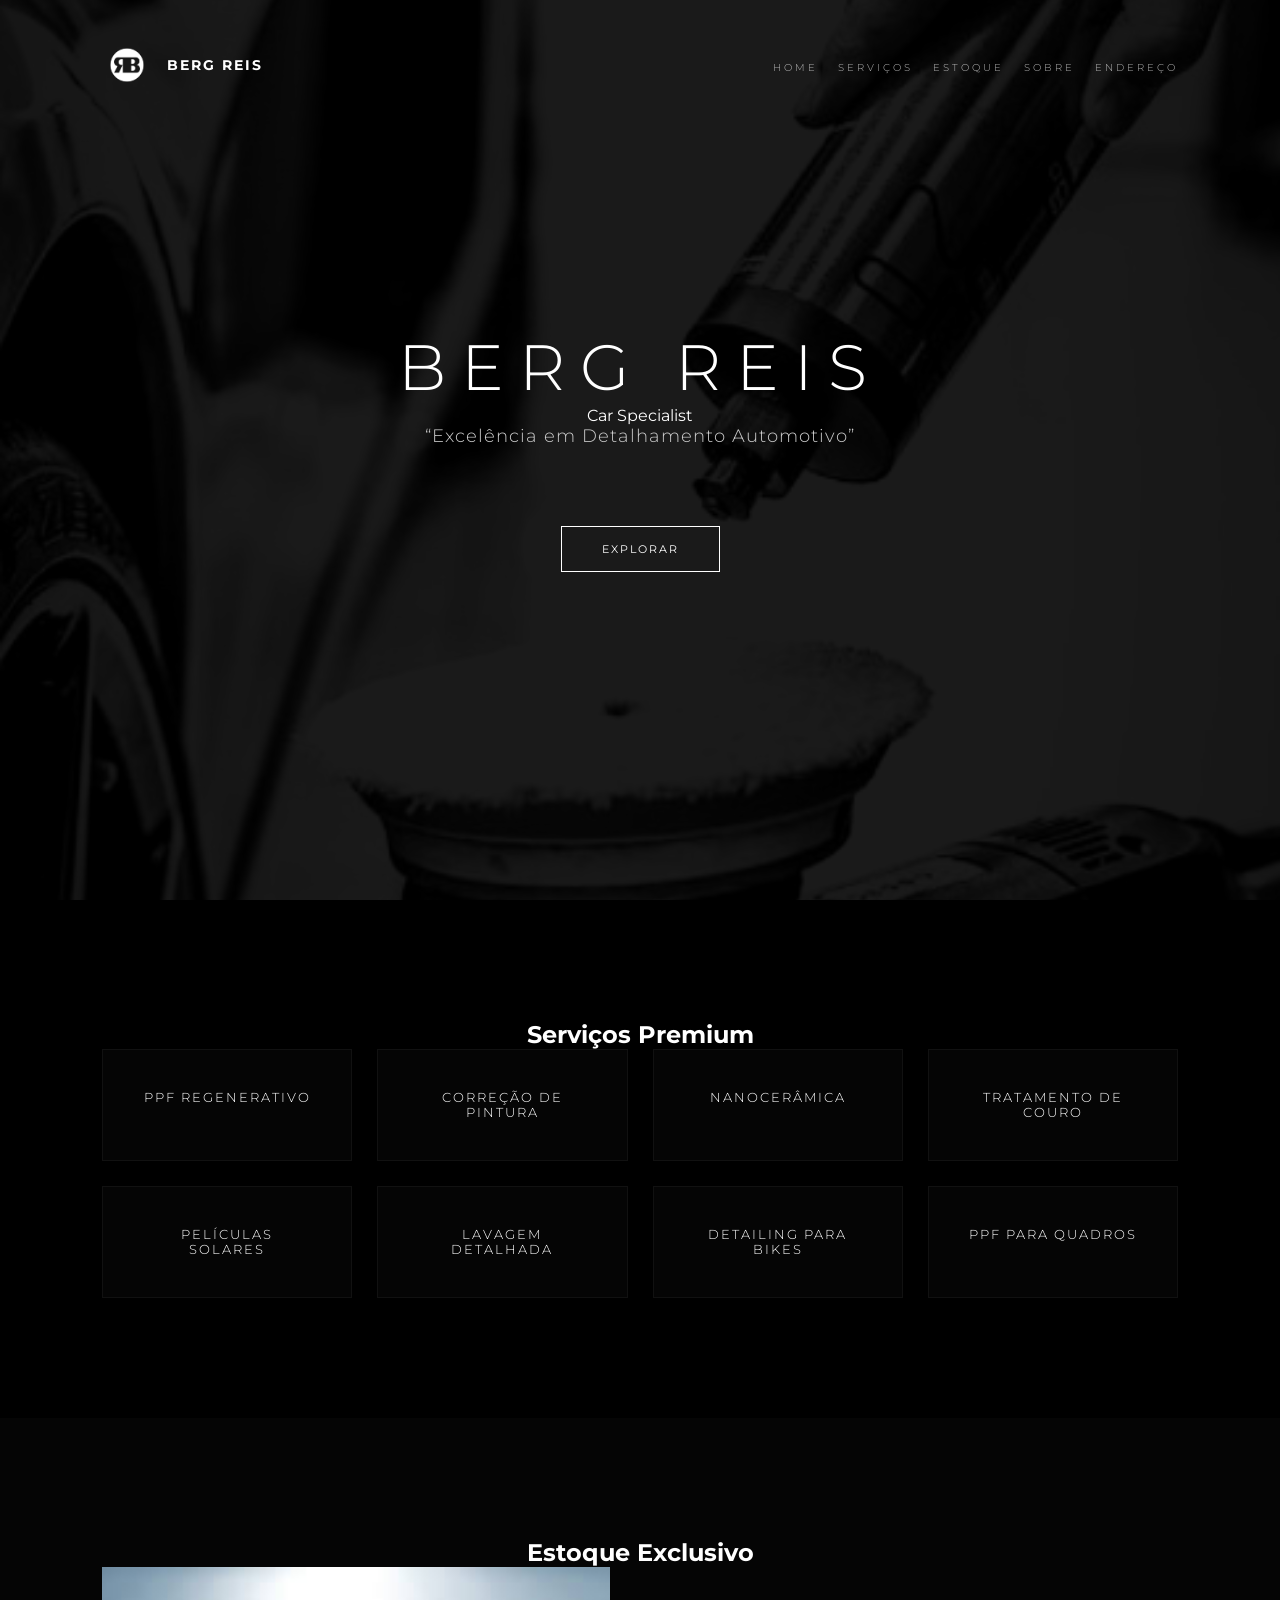
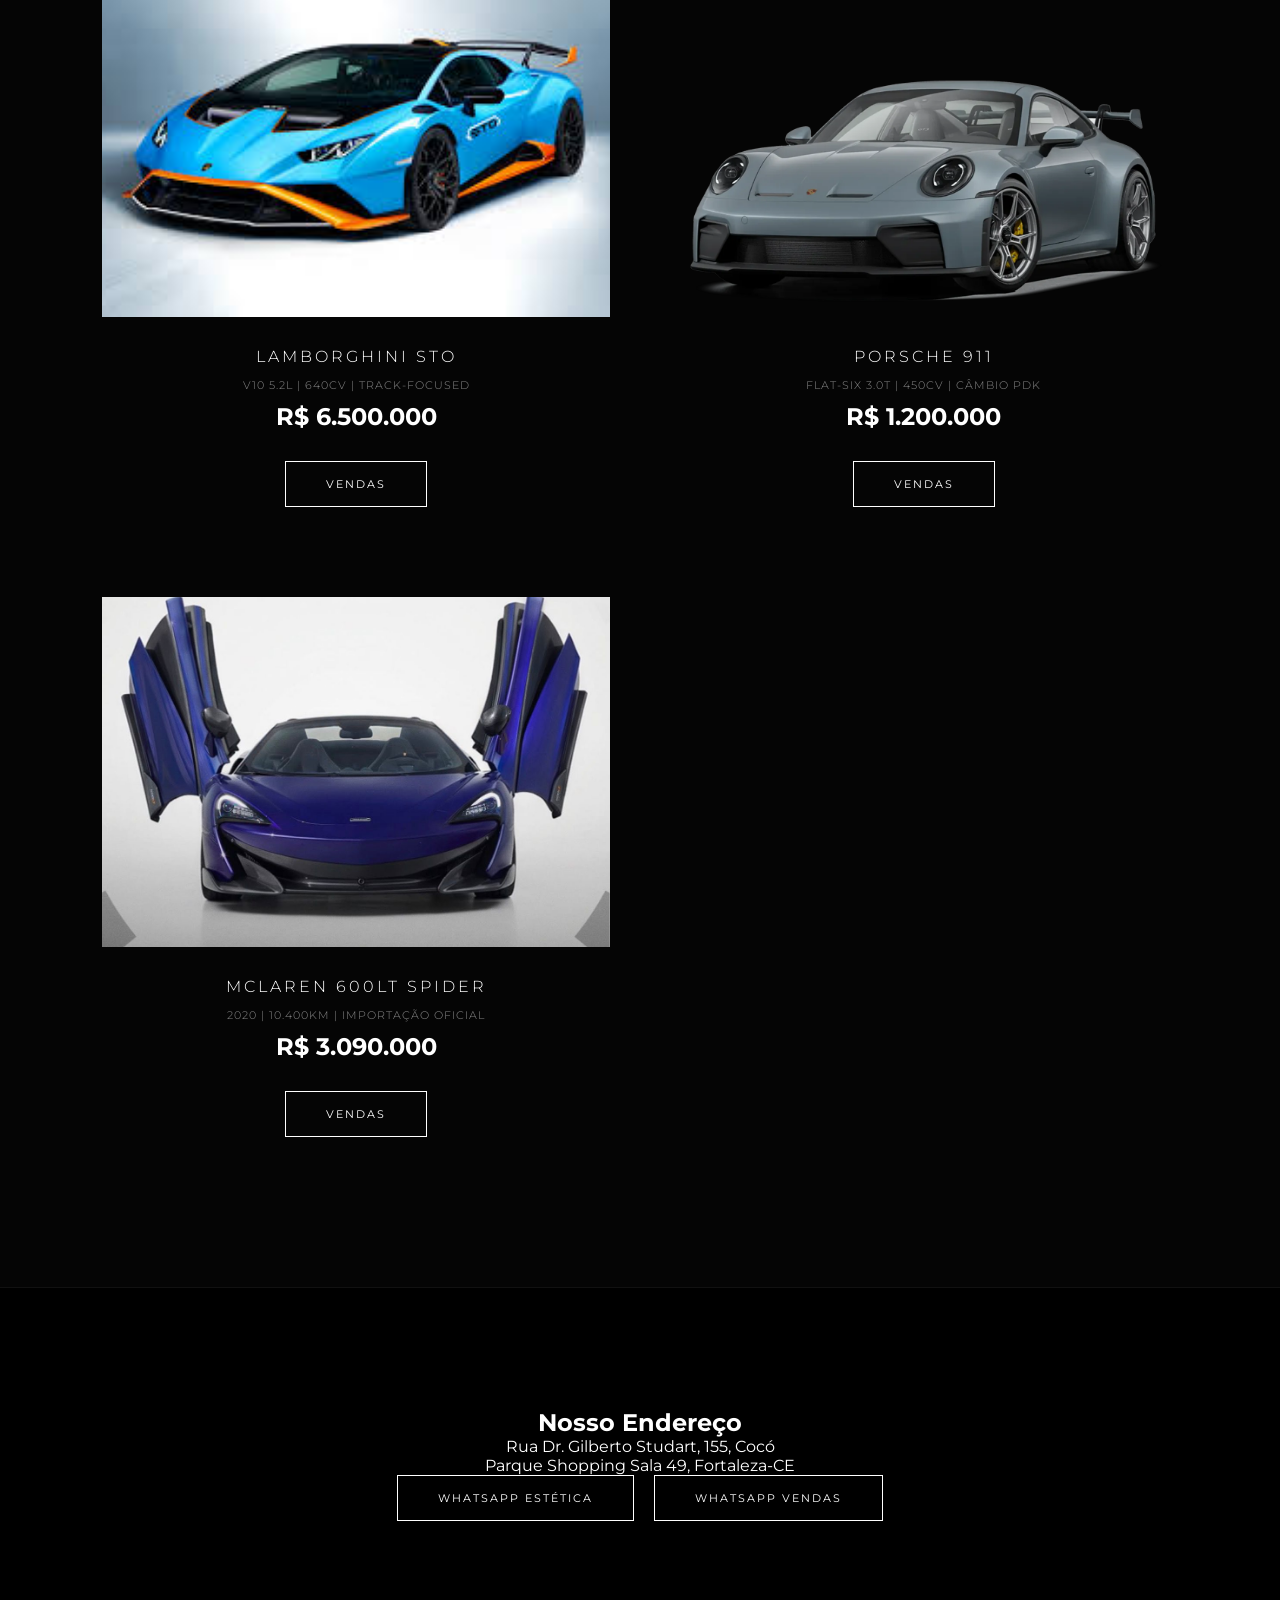
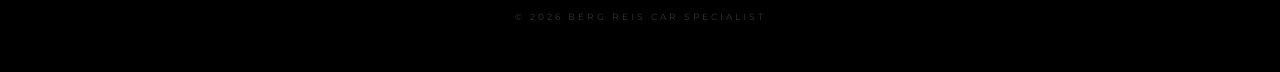
==== index.html @ a113a526 "fix: restaura descrição dos veículos e expande estrutura html para melhor leitura" ====
<!DOCTYPE html>
<html lang="pt-br">

<head>
    <meta charset="UTF-8">
    <meta name="viewport" content="width=device-width, initial-scale=1.0">
    <title>Berg Reis | Car Specialist</title>

    <link href="https://fonts.googleapis.com/css2?family=Montserrat:wght@300;700&display=swap" rel="stylesheet">

    <link rel="stylesheet" href="css/style.css">
</head>


<body>

    <header class="navbar">
        <div class="logo-area">
            <img src="img/logo.png" alt="Berg Reis" class="main-logo">
            <span class="logo-text">Berg Reis</span>
        </div>
        
        <nav>
            <ul class="nav-links">
                <li><a href="#home">Home</a></li>
                <li><a href="#servicos">Serviços</a></li>
                <li><a href="#estoque">Estoque</a></li>
                <li><a href="#sobre">Sobre</a></li>
                <li><a href="#contato">Endereço</a></li>
            </ul>
        </nav>
    </header>


    <section id="home" class="hero">
        <div class="hero-bg-overlay"></div>
        <div class="hero-content">
            <h1 class="main-title">BERG REIS</h1>
            <p class="subtitle">Car Specialist</p>
            <div class="divider"></div>
            <p class="tagline">“Excelência em Detalhamento Automotivo”</p>
            <a href="#servicos" class="btn-main">Explorar</a>
        </div>
    </section>


    <section id="servicos" class="section-container">
        <h2 class="section-title">Serviços Premium</h2>
        
        <div class="grid-services">
            <div class="service-item"><h3>PPF Regenerativo</h3></div>
            <div class="service-item"><h3>Correção de Pintura</h3></div>
            <div class="service-item"><h3>Nanocerâmica</h3></div>
            <div class="service-item"><h3>Tratamento de Couro</h3></div>
            <div class="service-item"><h3>Películas Solares</h3></div>
            <div class="service-item"><h3>Lavagem Detalhada</h3></div>
            <div class="service-item"><h3>Detailing para Bikes</h3></div>
            <div class="service-item"><h3>PPF para Quadros</h3></div>
        </div>
    </section>


    <section id="estoque" class="section-container bg-minimal">
        <h2 class="section-title">Estoque Exclusivo</h2>
        
        <div class="grid-stock">

            <div class="card">
                <div class="card-img" style="background-image: url('img/sto.jpg');"></div>
                <div class="card-info">
                    <h3>LAMBORGHINI STO</h3>
                    <p class="card-description">V10 5.2L | 640CV | TRACK-FOCUSED</p>
                    <p class="card-price">R$ 6.500.000</p>
                    <a href="https://wa.me/5585996665300" class="btn-card">Vendas</a>
                </div>
            </div>

            <div class="card">
                <div class="card-img" style="background-image: url('img/911.webp');"></div>
                <div class="card-info">
                    <h3>PORSCHE 911</h3>
                    <p class="card-description">FLAT-SIX 3.0T | 450CV | CÂMBIO PDK</p>
                    <p class="card-price">R$ 1.200.000</p>
                    <a href="https://wa.me/5585996665300" class="btn-card">Vendas</a>
                </div>
            </div>

            <div class="card">
                <div class="card-img" style="background-image: url('img/larenn.jpeg');"></div>
                <div class="card-info">
                    <h3>MCLAREN 600LT SPIDER</h3>
                    <p class="card-description">2020 | 10.400KM | IMPORTAÇÃO OFICIAL</p>
                    <p class="card-price">R$ 3.090.000</p>
                    <a href="https://wa.me/5585996665300" class="btn-card">Vendas</a>
                </div>
            </div>

        </div>
    </section>


    <footer id="contato" class="footer">
        <h2 class="footer-title">Nosso Endereço</h2>
        <p class="address">Rua Dr. Gilberto Studart, 155, Cocó<br>Parque Shopping Sala 49, Fortaleza-CE</p>
        
        <div class="whatsapp-group">
            <a href="https://wa.me/5585981511771" target="_blank" class="btn-zap">WhatsApp Estética</a>
            <a href="https://wa.me/5585996665300" target="_blank" class="btn-zap outline">WhatsApp Vendas</a>
        </div>
        
        <p class="copyright">&copy; 2026 Berg Reis Car Specialist</p>
    </footer>

</body>

</html>
---- css/style.css ----
* {
    margin: 0;
    padding: 0;
    box-sizing: border-box;
    scroll-behavior: smooth;
}

body {
    background-color: #000000 !important;
    color: #ffffff;
    font-family: 'Montserrat', sans-serif;
    overflow-x: hidden;
}

/* NAVBAR */
.navbar {
    position: absolute;
    top: 0; 
    width: 100%;
    display: flex; 
    justify-content: space-between; 
    align-items: center;
    padding: 40px 8%; 
    z-index: 1000;
}

.logo-area { display: flex; align-items: center; gap: 15px; }
.main-logo { height: 50px; width: auto; }
.logo-text { font-weight: 700; text-transform: uppercase; letter-spacing: 2px; font-size: 0.9rem; }

.nav-links { display: flex; list-style: none; gap: 20px; }
.nav-links li a {
    color: #fff; text-decoration: none; font-size: 0.65rem;
    text-transform: uppercase; letter-spacing: 3px; font-weight: 300; opacity: 0.7;
}

/* HERO */
.hero { height: 100vh; display: flex; align-items: center; justify-content: center; text-align: center; position: relative; }
.hero-bg-overlay {
    position: absolute; top: 0; left: 0; width: 100%; height: 100%;
    background: url('../img/fundo.png') center/cover no-repeat;
    opacity: 0.1; z-index: -1;
}
.main-title { font-size: clamp(2rem, 10vw, 4rem); font-weight: 300; letter-spacing: 15px; }
.tagline { 
    font-weight: 300; font-size: 1.1rem; color: #ccc; 
    margin-bottom: 80px !important; 
    letter-spacing: 1px;
}

/* BOTÕES */
.btn-main, .btn-zap, .btn-card {
    display: inline-block; padding: 15px 40px; border: 1px solid #fff;
    color: #fff; text-decoration: none; font-size: 0.7rem; letter-spacing: 2px;
    text-transform: uppercase; transition: 0.4s;
}

/* SEÇÕES */
.section-container { padding: 120px 8%; text-align: center; }

/* GRID DE SERVIÇOS (BLINDADO) */
.grid-services {
    display: grid !important;
    grid-template-columns: repeat(auto-fit, minmax(250px, 1fr));
    gap: 25px;
    width: 100%;
}

.service-item {
    border: 1px solid #111;
    padding: 40px;
    background: #050505;
    transition: 0.3s;
}

.service-item h3 { font-size: 0.8rem; font-weight: 300; letter-spacing: 2px; text-transform: uppercase; }

/* GRID DE ESTOQUE CORRIGIDO */
.bg-minimal { background-color: #050505; }
.grid-stock { 
    display: grid !important; 
    grid-template-columns: repeat(auto-fit, minmax(320px, 1fr)); 
    gap: 60px; 
}

.card { background: transparent; display: flex; flex-direction: column; }
.card-img { height: 350px; background-size: cover; background-position: center; width: 100%; }

.card-info { padding: 30px 10px; text-align: center; }
.card-info h3 { font-size: 1rem; margin-bottom: 12px; font-weight: 300; letter-spacing: 3px; text-transform: uppercase; }

/* DESCRIÇÃO PEQUENA (RESTALURADA) */
.card-description {
    font-size: 0.7rem; 
    color: #888;
    margin-bottom: 10px;
    text-transform: uppercase;
    letter-spacing: 1px;
    font-weight: 300;
}

/* PREÇO GRANDE E NEGRITO */
.card-price {
    font-size: 1.5rem; 
    font-weight: 700; 
    color: #ffffff; 
    margin-bottom: 30px; 
}

/* FOOTER */
.footer { padding: 120px 8% 50px; text-align: center; border-top: 1px solid #111; }
.whatsapp-group { display: flex; justify-content: center; gap: 20px; margin-bottom: 90px; flex-wrap: wrap; }
.copyright { font-size: 0.55rem; letter-spacing: 3px; color: #333; text-transform: uppercase; }

/* MOBILE IPHONE 12 PRO */
@media (max-width: 768px) {
    .navbar { flex-direction: column; padding: 40px 5% 20px; }
    .nav-links { margin-top: 25px; gap: 12px; justify-content: center; width: 100%; }
    .grid-services { grid-template-columns: 1fr 1fr; } 
    .card-img { height: 260px; }
    .card-price { font-size: 1.3rem; }
}
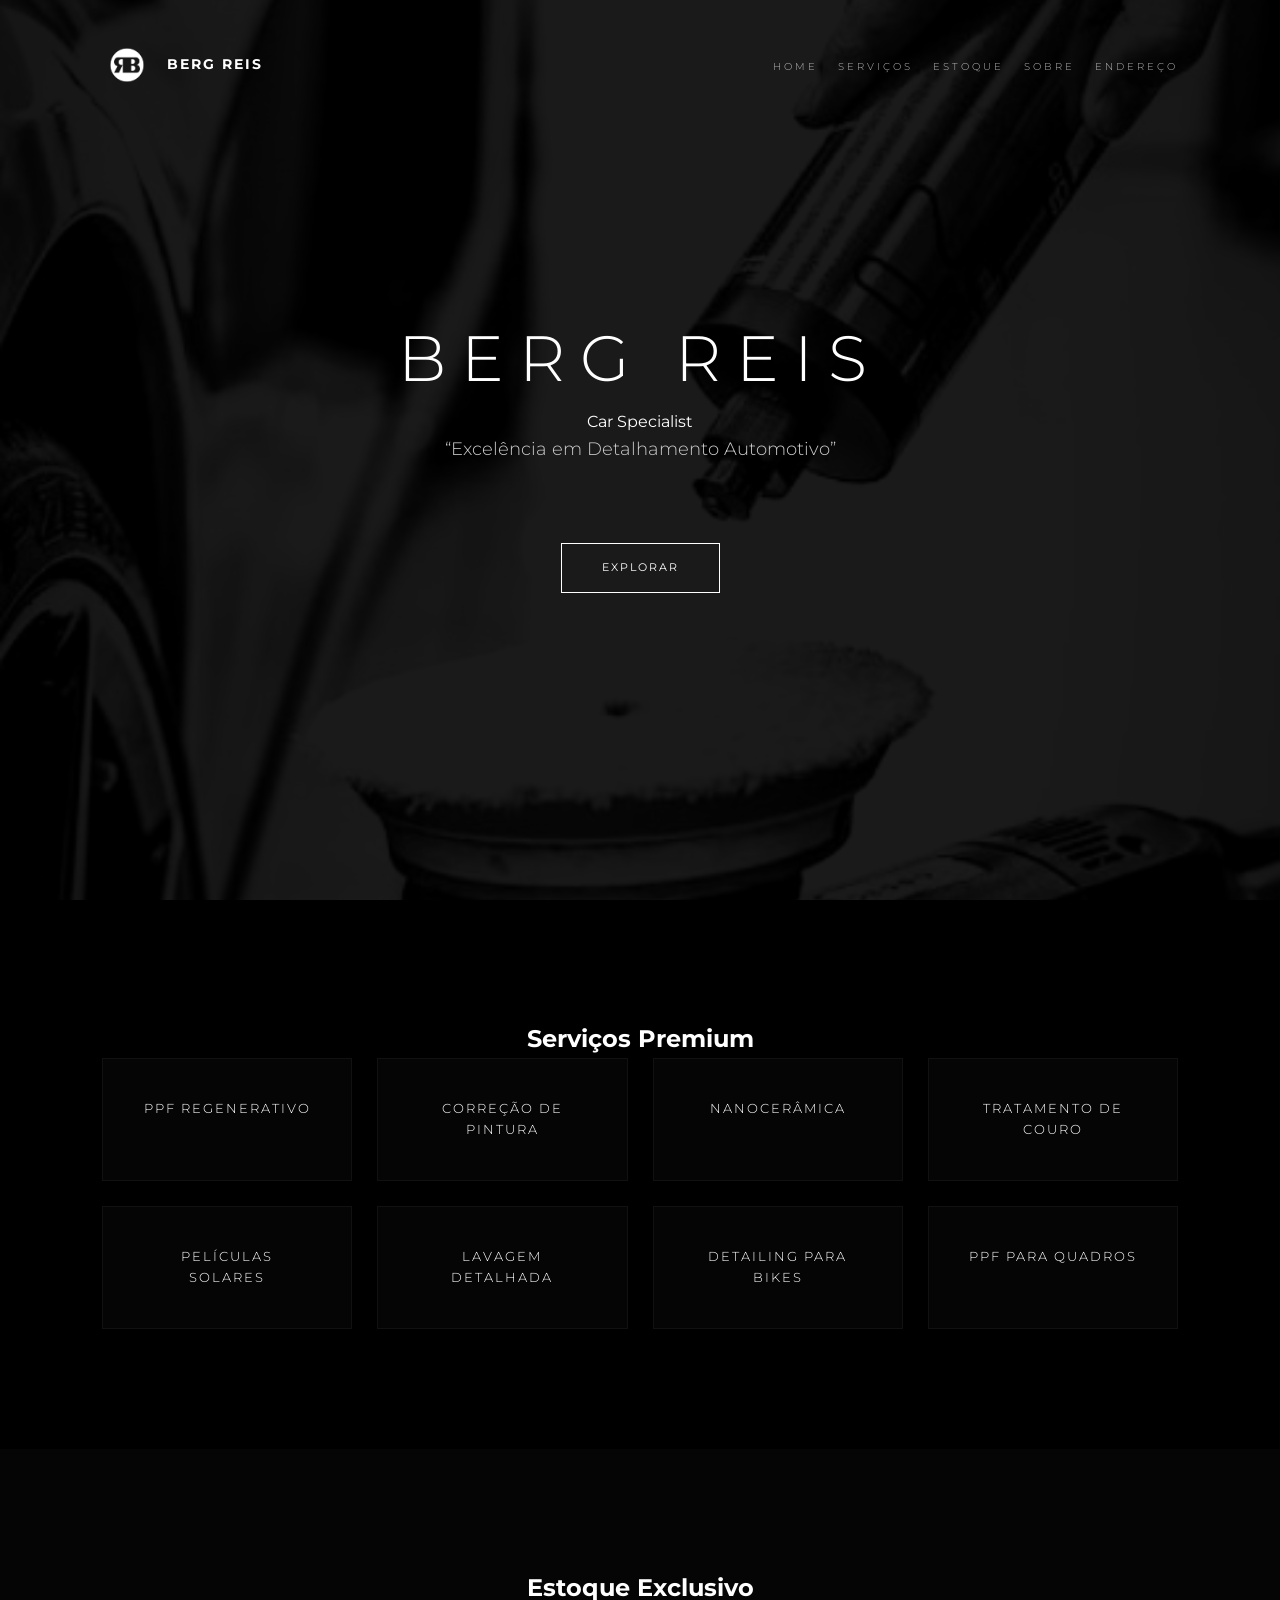
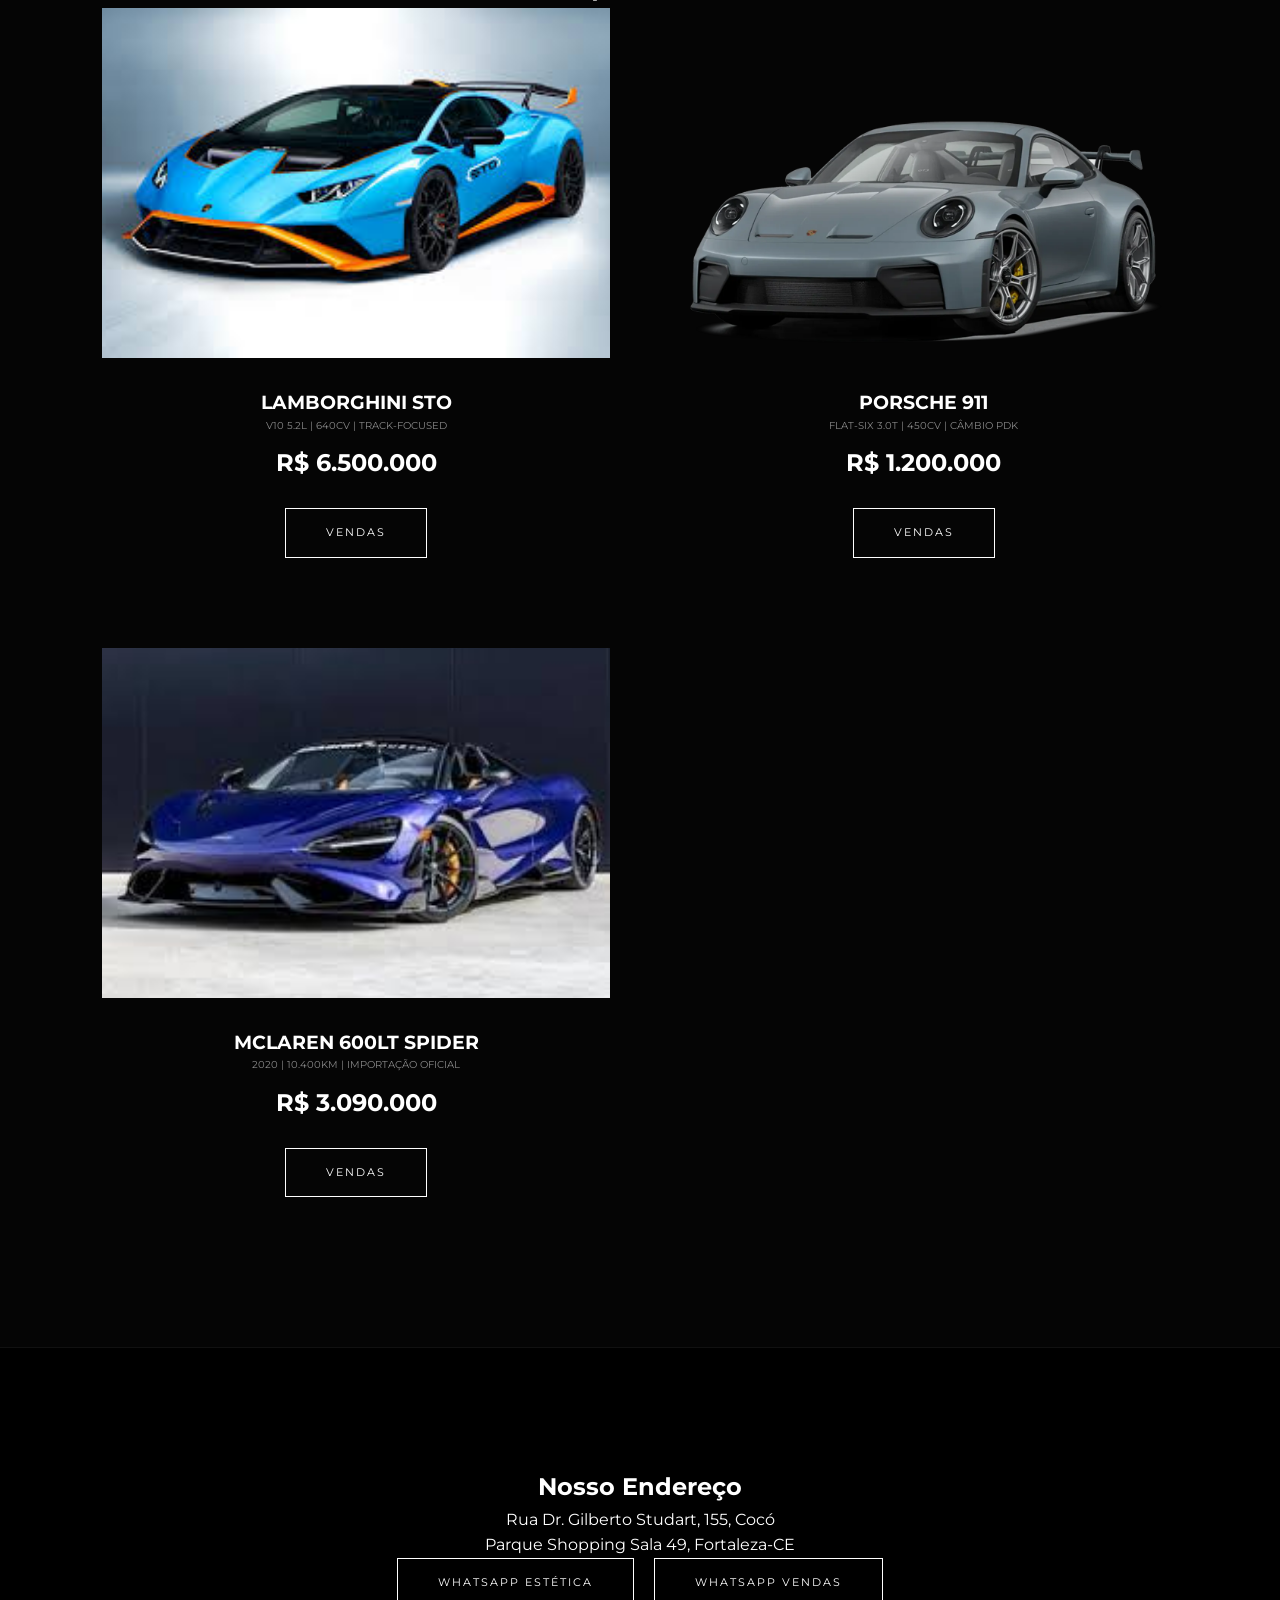
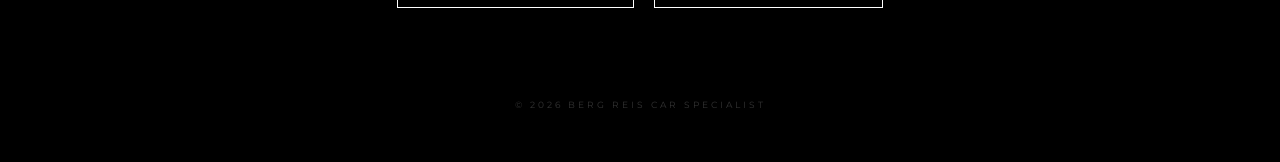
==== commit 3d60d852: "fix: elimina links roxos, restaura grade de serviços e expande leitura do código" ====
--- a/index.html
+++ b/index.html
@@ -86,7 +86,7 @@
             </div>
 
             <div class="card">
-                <div class="card-img" style="background-image: url('img/larenn.jpeg');"></div>
+                <div class="card-img" style="background-image: url('img/laren.jpg');"></div>
                 <div class="card-info">
                     <h3>MCLAREN 600LT SPIDER</h3>
                     <p class="card-description">2020 | 10.400KM | IMPORTAÇÃO OFICIAL</p>
--- a/css/style.css
+++ b/css/style.css
@@ -3,62 +3,153 @@
     padding: 0;
     box-sizing: border-box;
     scroll-behavior: smooth;
-}
+    text-decoration: none !important; /* MATA O ROXO E SUBINHADO */
+}
+
 
 body {
     background-color: #000000 !important;
     color: #ffffff;
     font-family: 'Montserrat', sans-serif;
     overflow-x: hidden;
-}
-
-/* NAVBAR */
+    line-height: 1.6;
+}
+
+
+/* -----------------------------------------------------------
+   NAVBAR (LOGO E MENU)
+----------------------------------------------------------- */
+
 .navbar {
     position: absolute;
-    top: 0; 
+    top: 0;
     width: 100%;
-    display: flex; 
-    justify-content: space-between; 
+    display: flex;
+    justify-content: space-between;
     align-items: center;
-    padding: 40px 8%; 
+    padding: 40px 8%;
     z-index: 1000;
 }
 
-.logo-area { display: flex; align-items: center; gap: 15px; }
-.main-logo { height: 50px; width: auto; }
-.logo-text { font-weight: 700; text-transform: uppercase; letter-spacing: 2px; font-size: 0.9rem; }
-
-.nav-links { display: flex; list-style: none; gap: 20px; }
+
+.logo-area {
+    display: flex;
+    align-items: center;
+    gap: 15px;
+}
+
+
+.main-logo {
+    height: 50px;
+    width: auto;
+}
+
+
+.logo-text {
+    font-weight: 700;
+    text-transform: uppercase;
+    letter-spacing: 2px;
+    font-size: 0.9rem;
+    color: #ffffff !important;
+}
+
+
+.nav-links {
+    display: flex;
+    list-style: none;
+    gap: 20px;
+}
+
+
 .nav-links li a {
-    color: #fff; text-decoration: none; font-size: 0.65rem;
-    text-transform: uppercase; letter-spacing: 3px; font-weight: 300; opacity: 0.7;
-}
-
-/* HERO */
-.hero { height: 100vh; display: flex; align-items: center; justify-content: center; text-align: center; position: relative; }
+    color: #ffffff !important; /* FORÇA COR BRANCA */
+    font-size: 0.65rem;
+    text-transform: uppercase;
+    letter-spacing: 3px;
+    font-weight: 300;
+    opacity: 0.7;
+    transition: 0.3s;
+}
+
+
+/* -----------------------------------------------------------
+   HERO (ABERTURA COM ESPAÇO NO BOTÃO)
+----------------------------------------------------------- */
+
+.hero {
+    height: 100vh;
+    display: flex;
+    align-items: center;
+    justify-content: center;
+    text-align: center;
+    position: relative;
+}
+
+
 .hero-bg-overlay {
-    position: absolute; top: 0; left: 0; width: 100%; height: 100%;
+    position: absolute;
+    top: 0;
+    left: 0;
+    width: 100%;
+    height: 100%;
     background: url('../img/fundo.png') center/cover no-repeat;
-    opacity: 0.1; z-index: -1;
-}
-.main-title { font-size: clamp(2rem, 10vw, 4rem); font-weight: 300; letter-spacing: 15px; }
-.tagline { 
-    font-weight: 300; font-size: 1.1rem; color: #ccc; 
-    margin-bottom: 80px !important; 
-    letter-spacing: 1px;
-}
-
-/* BOTÕES */
-.btn-main, .btn-zap, .btn-card {
-    display: inline-block; padding: 15px 40px; border: 1px solid #fff;
-    color: #fff; text-decoration: none; font-size: 0.7rem; letter-spacing: 2px;
-    text-transform: uppercase; transition: 0.4s;
-}
-
-/* SEÇÕES */
-.section-container { padding: 120px 8%; text-align: center; }
-
-/* GRID DE SERVIÇOS (BLINDADO) */
+    opacity: 0.1;
+    z-index: -1;
+}
+
+
+.main-title {
+    font-size: clamp(2rem, 10vw, 4rem);
+    font-weight: 300;
+    letter-spacing: 15px;
+    color: #ffffff;
+}
+
+
+.tagline {
+    font-weight: 300;
+    font-size: 1.1rem;
+    color: #cccccc;
+    margin-bottom: 80px !important; /* DISTÂNCIA DO BOTÃO EXPLORAR */
+}
+
+
+/* -----------------------------------------------------------
+   BOTÕES (AQUI CORRIGE O VISUAL ROXO)
+----------------------------------------------------------- */
+
+.btn-main, 
+.btn-zap, 
+.btn-card {
+    display: inline-block;
+    padding: 15px 40px;
+    border: 1px solid #ffffff;
+    color: #ffffff !important; /* FORÇA O BRANCO */
+    font-size: 0.7rem;
+    letter-spacing: 2px;
+    text-transform: uppercase;
+    transition: 0.4s;
+    background: transparent;
+}
+
+
+.btn-main:hover, 
+.btn-zap:hover {
+    background: #ffffff;
+    color: #000000 !important; /* INVERTE NO HOVER */
+}
+
+
+/* -----------------------------------------------------------
+   SERVIÇOS (GRID QUE NÃO BUGARÁ NO CELULAR)
+----------------------------------------------------------- */
+
+.section-container {
+    padding: 120px 8%;
+    text-align: center;
+}
+
+
 .grid-services {
     display: grid !important;
     grid-template-columns: repeat(auto-fit, minmax(250px, 1fr));
@@ -66,57 +157,120 @@
     width: 100%;
 }
 
+
 .service-item {
-    border: 1px solid #111;
+    border: 1px solid #111111;
     padding: 40px;
     background: #050505;
     transition: 0.3s;
 }
 
-.service-item h3 { font-size: 0.8rem; font-weight: 300; letter-spacing: 2px; text-transform: uppercase; }
-
-/* GRID DE ESTOQUE CORRIGIDO */
-.bg-minimal { background-color: #050505; }
-.grid-stock { 
-    display: grid !important; 
-    grid-template-columns: repeat(auto-fit, minmax(320px, 1fr)); 
-    gap: 60px; 
-}
-
-.card { background: transparent; display: flex; flex-direction: column; }
-.card-img { height: 350px; background-size: cover; background-position: center; width: 100%; }
-
-.card-info { padding: 30px 10px; text-align: center; }
-.card-info h3 { font-size: 1rem; margin-bottom: 12px; font-weight: 300; letter-spacing: 3px; text-transform: uppercase; }
-
-/* DESCRIÇÃO PEQUENA (RESTALURADA) */
+
+.service-item h3 {
+    font-size: 0.8rem;
+    font-weight: 300;
+    letter-spacing: 2px;
+    text-transform: uppercase;
+}
+
+
+/* -----------------------------------------------------------
+   ESTOQUE (FOTOS COLORIDAS E PREÇOS GRANDES)
+----------------------------------------------------------- */
+
+.bg-minimal {
+    background-color: #050505;
+}
+
+
+.grid-stock {
+    display: grid !important;
+    grid-template-columns: repeat(auto-fit, minmax(320px, 1fr));
+    gap: 60px;
+}
+
+
+.card-img {
+    height: 350px;
+    background-size: cover;
+    background-position: center;
+}
+
+
+.card-info {
+    padding: 30px 10px;
+}
+
+
 .card-description {
-    font-size: 0.7rem; 
-    color: #888;
+    font-size: 0.65rem;
+    color: #888888;
     margin-bottom: 10px;
     text-transform: uppercase;
-    letter-spacing: 1px;
-    font-weight: 300;
-}
-
-/* PREÇO GRANDE E NEGRITO */
+}
+
+
 .card-price {
-    font-size: 1.5rem; 
-    font-weight: 700; 
-    color: #ffffff; 
-    margin-bottom: 30px; 
-}
-
-/* FOOTER */
-.footer { padding: 120px 8% 50px; text-align: center; border-top: 1px solid #111; }
-.whatsapp-group { display: flex; justify-content: center; gap: 20px; margin-bottom: 90px; flex-wrap: wrap; }
-.copyright { font-size: 0.55rem; letter-spacing: 3px; color: #333; text-transform: uppercase; }
-
-/* MOBILE IPHONE 12 PRO */
+    font-size: 1.5rem; /* PREÇO BEM GRANDE */
+    font-weight: 700;
+    color: #ffffff;
+    margin-bottom: 25px;
+}
+
+
+/* -----------------------------------------------------------
+   RODAPÉ (FOOTER)
+----------------------------------------------------------- */
+
+.footer {
+    padding: 120px 8% 50px;
+    text-align: center;
+    border-top: 1px solid #111111;
+}
+
+
+.whatsapp-group {
+    display: flex;
+    justify-content: center;
+    gap: 20px;
+    margin-bottom: 90px;
+    flex-wrap: wrap;
+}
+
+
+.copyright {
+    font-size: 0.55rem;
+    letter-spacing: 3px;
+    color: #333333;
+    text-transform: uppercase;
+}
+
+
+/* -----------------------------------------------------------
+   AJUSTES PARA O IPHONE 12 PRO
+----------------------------------------------------------- */
+
 @media (max-width: 768px) {
-    .navbar { flex-direction: column; padding: 40px 5% 20px; }
-    .nav-links { margin-top: 25px; gap: 12px; justify-content: center; width: 100%; }
-    .grid-services { grid-template-columns: 1fr 1fr; } 
-    .card-img { height: 260px; }
-    .card-price { font-size: 1.3rem; }
+    .navbar {
+        flex-direction: column;
+        padding: 40px 5% 20px;
+    }
+
+
+    .nav-links {
+        margin-top: 25px;
+        gap: 12px;
+        flex-wrap: wrap;
+        justify-content: center;
+    }
+
+
+    .grid-services {
+        grid-template-columns: 1fr 1fr; /* 2 POR LINHA NO CELULAR */
+    }
+
+
+    .card-img {
+        height: 260px;
+    }
 }
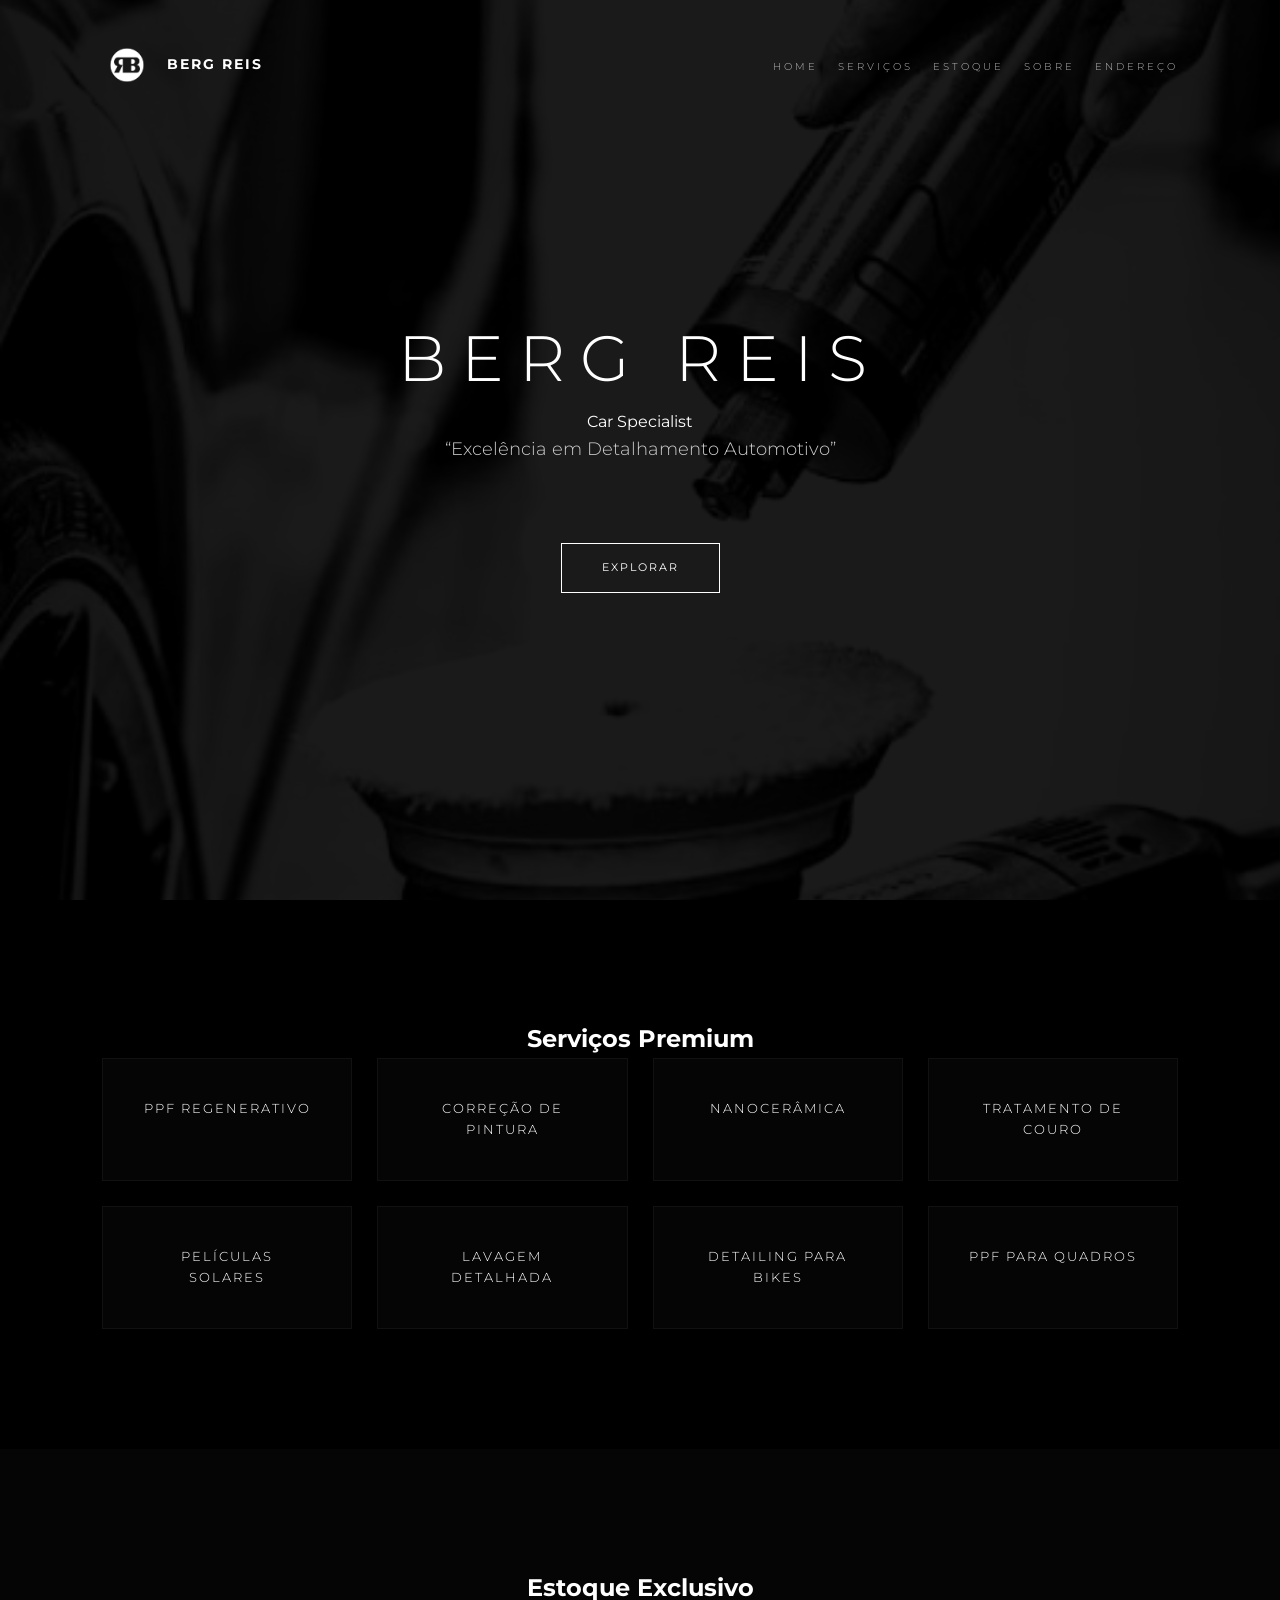
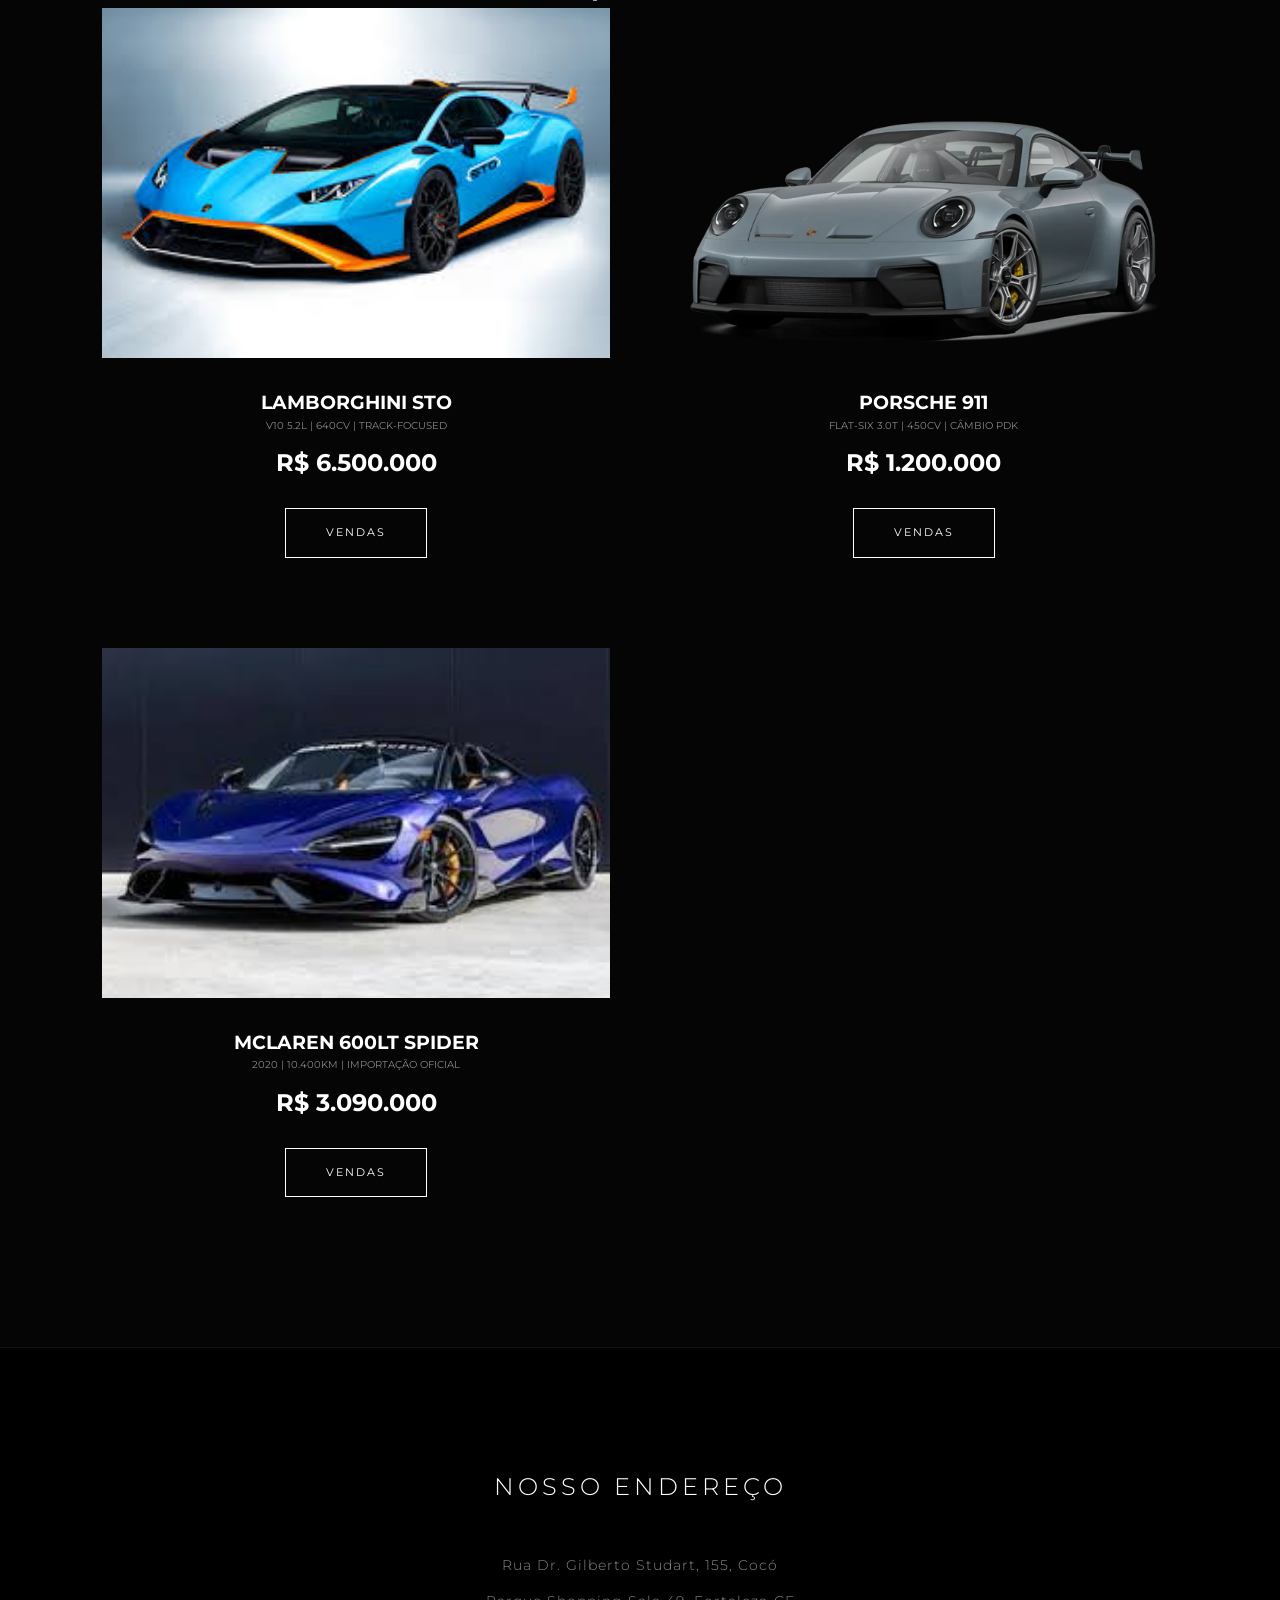
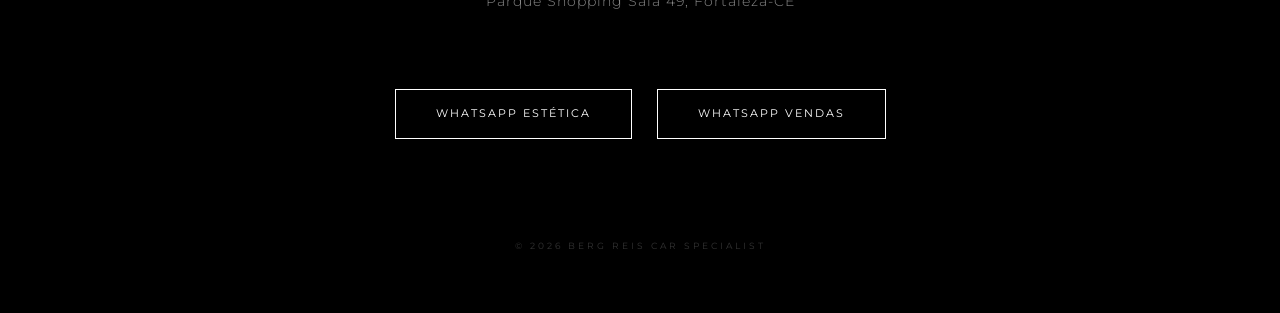
==== commit eff8b5da: "fix: corrige layout mobile torto, estabiliza grid de serviços e destaca preços" ====
--- a/index.html
+++ b/index.html
@@ -10,7 +10,6 @@
 
     <link rel="stylesheet" href="css/style.css">
 </head>
-
 
 <body>
 
@@ -48,14 +47,30 @@
         <h2 class="section-title">Serviços Premium</h2>
         
         <div class="grid-services">
-            <div class="service-item"><h3>PPF Regenerativo</h3></div>
-            <div class="service-item"><h3>Correção de Pintura</h3></div>
-            <div class="service-item"><h3>Nanocerâmica</h3></div>
-            <div class="service-item"><h3>Tratamento de Couro</h3></div>
-            <div class="service-item"><h3>Películas Solares</h3></div>
-            <div class="service-item"><h3>Lavagem Detalhada</h3></div>
-            <div class="service-item"><h3>Detailing para Bikes</h3></div>
-            <div class="service-item"><h3>PPF para Quadros</h3></div>
+            <div class="service-item">
+                <h3>PPF Regenerativo</h3>
+            </div>
+            <div class="service-item">
+                <h3>Correção de Pintura</h3>
+            </div>
+            <div class="service-item">
+                <h3>Nanocerâmica</h3>
+            </div>
+            <div class="service-item">
+                <h3>Tratamento de Couro</h3>
+            </div>
+            <div class="service-item">
+                <h3>Películas Solares</h3>
+            </div>
+            <div class="service-item">
+                <h3>Lavagem Detalhada</h3>
+            </div>
+            <div class="service-item">
+                <h3>Detailing para Bikes</h3>
+            </div>
+            <div class="service-item">
+                <h3>PPF para Quadros</h3>
+            </div>
         </div>
     </section>
 
@@ -69,7 +84,7 @@
                 <div class="card-img" style="background-image: url('img/sto.jpg');"></div>
                 <div class="card-info">
                     <h3>LAMBORGHINI STO</h3>
-                    <p class="card-description">V10 5.2L | 640CV | TRACK-FOCUSED</p>
+                    <p class="card-description">V10 5.2L | 640CV | Track-focused</p>
                     <p class="card-price">R$ 6.500.000</p>
                     <a href="https://wa.me/5585996665300" class="btn-card">Vendas</a>
                 </div>
@@ -79,7 +94,7 @@
                 <div class="card-img" style="background-image: url('img/911.webp');"></div>
                 <div class="card-info">
                     <h3>PORSCHE 911</h3>
-                    <p class="card-description">FLAT-SIX 3.0T | 450CV | CÂMBIO PDK</p>
+                    <p class="card-description">Flat-Six 3.0T | 450CV | Câmbio PDK</p>
                     <p class="card-price">R$ 1.200.000</p>
                     <a href="https://wa.me/5585996665300" class="btn-card">Vendas</a>
                 </div>
--- a/css/style.css
+++ b/css/style.css
@@ -223,54 +223,55 @@
 ----------------------------------------------------------- */
 
 .footer {
-    padding: 120px 8% 50px;
+    padding-top: 120px;
+    padding-bottom: 60px;
+    padding-left: 8%;
+    padding-right: 8%;
     text-align: center;
     border-top: 1px solid #111111;
 }
 
+.footer-title {
+    color: #ffffff;
+    font-weight: 300;
+    letter-spacing: 4px;
+    margin-bottom: 40px; /* MAIS ESPAÇO ABAIXO DO TÍTULO */
+    text-transform: uppercase;
+}
+
+.address {
+    color: #888888;
+    font-size: 0.9rem;
+    
+    /* --- AQUI ESTÁ A CORREÇÃO --- */
+    line-height: 2.5;       /* ESPAÇO GRANDE ENTRE AS LINHAS DO TEXTO */
+    margin-bottom: 70px;    /* DISTÂNCIA GENEROSA PARA OS BOTÕES */
+    
+    letter-spacing: 1px;
+    font-weight: 300;
+}
 
 .whatsapp-group {
     display: flex;
     justify-content: center;
-    gap: 20px;
-    margin-bottom: 90px;
+    gap: 25px;
+    margin-bottom: 100px;  /* ESPAÇO PARA O COPYRIGHT */
     flex-wrap: wrap;
 }
-
 
 .copyright {
     font-size: 0.55rem;
     letter-spacing: 3px;
     color: #333333;
     text-transform: uppercase;
-}
-
-
-/* -----------------------------------------------------------
-   AJUSTES PARA O IPHONE 12 PRO
------------------------------------------------------------ */
-
+    margin-top: 20px;
+}
+
+/* AJUSTE MOBILE */
 @media (max-width: 768px) {
-    .navbar {
-        flex-direction: column;
-        padding: 40px 5% 20px;
-    }
-
-
-    .nav-links {
-        margin-top: 25px;
-        gap: 12px;
-        flex-wrap: wrap;
-        justify-content: center;
-    }
-
-
-    .grid-services {
-        grid-template-columns: 1fr 1fr; /* 2 POR LINHA NO CELULAR */
-    }
-
-
-    .card-img {
-        height: 260px;
+    .address {
+        font-size: 0.85rem;
+        line-height: 2.2;    /* RESPIRO NO CELULAR */
+        margin-bottom: 60px;
     }
 }
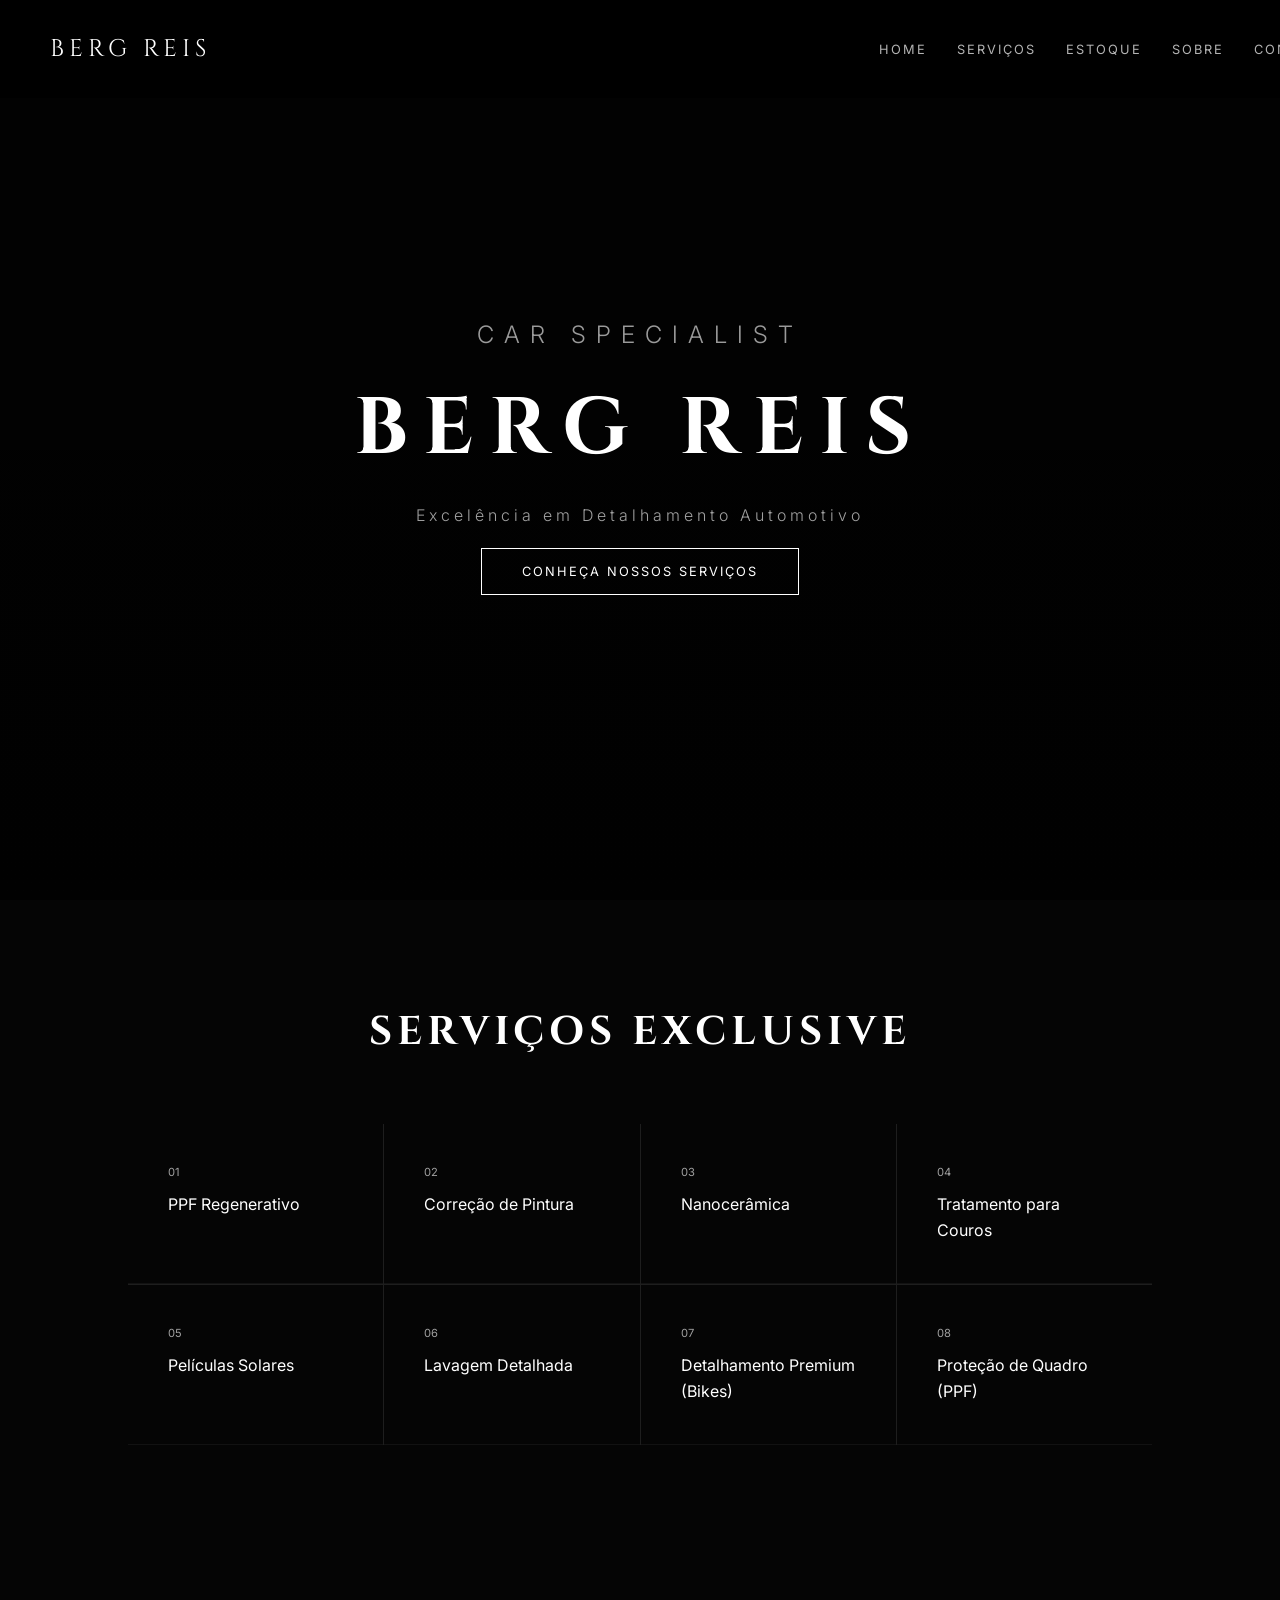
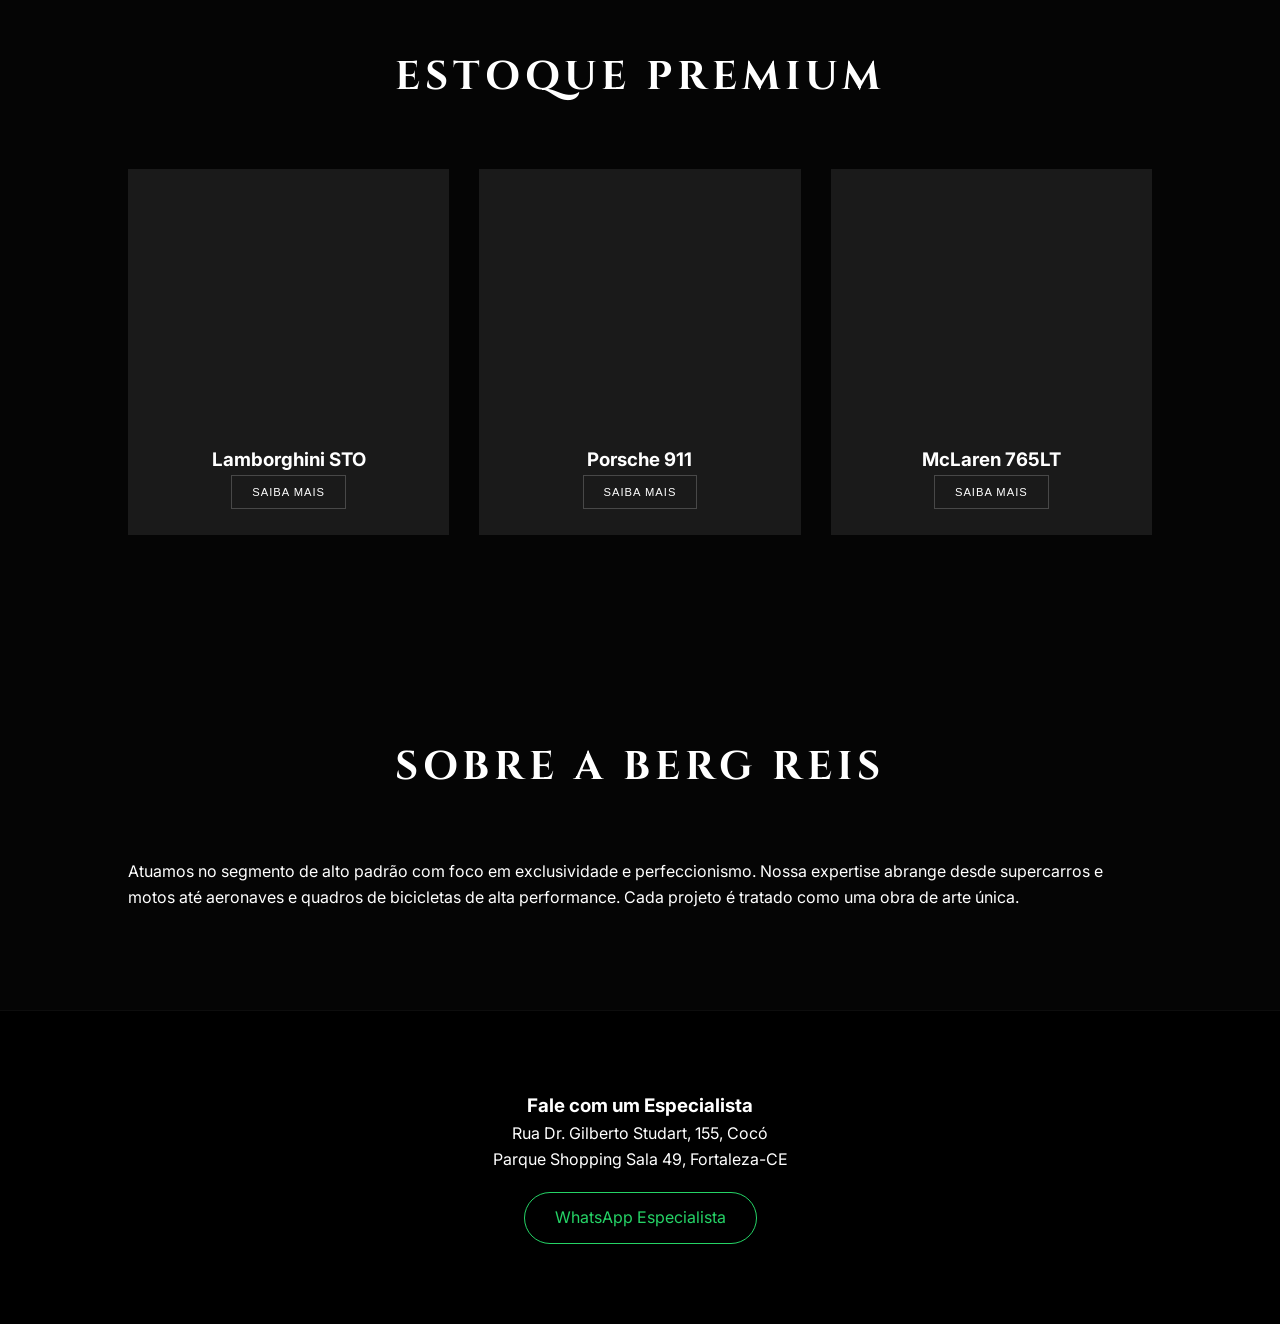
==== commit d6e5afe0: "refazendo o site" ====
--- a/index.html
+++ b/index.html
@@ -1,131 +1,90 @@
 <!DOCTYPE html>
 <html lang="pt-br">
-
 <head>
     <meta charset="UTF-8">
     <meta name="viewport" content="width=device-width, initial-scale=1.0">
-    <title>Berg Reis | Car Specialist</title>
-
-    <link href="https://fonts.googleapis.com/css2?family=Montserrat:wght@300;700&display=swap" rel="stylesheet">
-
+    <title>Berg Reis | Car Specialist - Luxo e Performance</title>
     <link rel="stylesheet" href="css/style.css">
+    <link href="https://fonts.googleapis.com/css2?family=Cinzel:wght@400;700&family=Inter:wght@300;400;600&display=swap" rel="stylesheet">
 </head>
-
 <body>
 
-    <header class="navbar">
-        <div class="logo-area">
-            <img src="img/logo.png" alt="Berg Reis" class="main-logo">
-            <span class="logo-text">Berg Reis</span>
-        </div>
-        
-        <nav>
-            <ul class="nav-links">
-                <li><a href="#home">Home</a></li>
-                <li><a href="#servicos">Serviços</a></li>
-                <li><a href="#estoque">Estoque</a></li>
-                <li><a href="#sobre">Sobre</a></li>
-                <li><a href="#contato">Endereço</a></li>
-            </ul>
-        </nav>
-    </header>
-
+    <nav class="navbar">
+        <div class="logo">BERG REIS</div>
+        <ul class="nav-links">
+            <li><a href="#home">Home</a></li>
+            <li><a href="#servicos">Serviços</a></li>
+            <li><a href="#estoque">Estoque</a></li>
+            <li><a href="#sobre">Sobre</a></li>
+            <li><a href="#contato">Contato</a></li>
+        </ul>
+    </nav>
 
     <section id="home" class="hero">
-        <div class="hero-bg-overlay"></div>
         <div class="hero-content">
-            <h1 class="main-title">BERG REIS</h1>
-            <p class="subtitle">Car Specialist</p>
-            <div class="divider"></div>
-            <p class="tagline">“Excelência em Detalhamento Automotivo”</p>
-            <a href="#servicos" class="btn-main">Explorar</a>
+            <h2 class="sub-brand">CAR SPECIALIST</h2>
+            <h1 class="main-brand">BERG REIS</h1>
+            <p class="tagline">Excelência em Detalhamento Automotivo</p>
+            <a href="#servicos" class="btn-outline">Conheça nossos serviços</a>
         </div>
     </section>
 
+    <section id="servicos" class="section">
+        <h2 class="section-title">Serviços Exclusive</h2>
+        <div class="services-grid">
+            <div class="service-item"><span>01</span> PPF Regenerativo</div>
+            <div class="service-item"><span>02</span> Correção de Pintura</div>
+            <div class="service-item"><span>03</span> Nanocerâmica</div>
+            <div class="service-item"><span>04</span> Tratamento para Couros</div>
+            <div class="service-item"><span>05</span> Películas Solares</div>
+            <div class="service-item"><span>06</span> Lavagem Detalhada</div>
+            <div class="service-item"><span>07</span> Detalhamento Premium (Bikes)</div>
+            <div class="service-item"><span>08</span> Proteção de Quadro (PPF)</div>
+        </div>
+    </section>
 
-    <section id="servicos" class="section-container">
-        <h2 class="section-title">Serviços Premium</h2>
-        
-        <div class="grid-services">
-            <div class="service-item">
-                <h3>PPF Regenerativo</h3>
+    <section id="estoque" class="section bg-dark">
+        <h2 class="section-title">Estoque Premium</h2>
+        <div class="stock-grid">
+            <div class="car-card">
+                <div class="car-img" style="background-image: url('https://images.unsplash.com/photo-1544636331-e26879cd4d9b?auto=format&fit=crop&w=800&q=80')"></div>
+                <div class="car-info">
+                    <h3>Lamborghini STO</h3>
+                    <button class="btn-small">Saiba Mais</button>
+                </div>
             </div>
-            <div class="service-item">
-                <h3>Correção de Pintura</h3>
+            <div class="car-card">
+                <div class="car-img" style="background-image: url('https://images.unsplash.com/photo-1503376780353-7e6692767b70?auto=format&fit=crop&w=800&q=80')"></div>
+                <div class="car-info">
+                    <h3>Porsche 911</h3>
+                    <button class="btn-small">Saiba Mais</button>
+                </div>
             </div>
-            <div class="service-item">
-                <h3>Nanocerâmica</h3>
-            </div>
-            <div class="service-item">
-                <h3>Tratamento de Couro</h3>
-            </div>
-            <div class="service-item">
-                <h3>Películas Solares</h3>
-            </div>
-            <div class="service-item">
-                <h3>Lavagem Detalhada</h3>
-            </div>
-            <div class="service-item">
-                <h3>Detailing para Bikes</h3>
-            </div>
-            <div class="service-item">
-                <h3>PPF para Quadros</h3>
+            <div class="car-card">
+                <div class="car-img" style="background-image: url('https://images.unsplash.com/photo-1621135802920-133df287f89c?auto=format&fit=crop&w=800&q=80')"></div>
+                <div class="car-info">
+                    <h3>McLaren 765LT</h3>
+                    <button class="btn-small">Saiba Mais</button>
+                </div>
             </div>
         </div>
     </section>
 
-
-    <section id="estoque" class="section-container bg-minimal">
-        <h2 class="section-title">Estoque Exclusivo</h2>
-        
-        <div class="grid-stock">
-
-            <div class="card">
-                <div class="card-img" style="background-image: url('img/sto.jpg');"></div>
-                <div class="card-info">
-                    <h3>LAMBORGHINI STO</h3>
-                    <p class="card-description">V10 5.2L | 640CV | Track-focused</p>
-                    <p class="card-price">R$ 6.500.000</p>
-                    <a href="https://wa.me/5585996665300" class="btn-card">Vendas</a>
-                </div>
-            </div>
-
-            <div class="card">
-                <div class="card-img" style="background-image: url('img/911.webp');"></div>
-                <div class="card-info">
-                    <h3>PORSCHE 911</h3>
-                    <p class="card-description">Flat-Six 3.0T | 450CV | Câmbio PDK</p>
-                    <p class="card-price">R$ 1.200.000</p>
-                    <a href="https://wa.me/5585996665300" class="btn-card">Vendas</a>
-                </div>
-            </div>
-
-            <div class="card">
-                <div class="card-img" style="background-image: url('img/laren.jpg');"></div>
-                <div class="card-info">
-                    <h3>MCLAREN 600LT SPIDER</h3>
-                    <p class="card-description">2020 | 10.400KM | IMPORTAÇÃO OFICIAL</p>
-                    <p class="card-price">R$ 3.090.000</p>
-                    <a href="https://wa.me/5585996665300" class="btn-card">Vendas</a>
-                </div>
-            </div>
-
+    <section id="sobre" class="section sobre-container">
+        <div class="sobre-text">
+            <h2 class="section-title left">Sobre a Berg Reis</h2>
+            <p>Atuamos no segmento de alto padrão com foco em exclusividade e perfeccionismo. Nossa expertise abrange desde supercarros e motos até aeronaves e quadros de bicicletas de alta performance. Cada projeto é tratado como uma obra de arte única.</p>
         </div>
     </section>
 
-
     <footer id="contato" class="footer">
-        <h2 class="footer-title">Nosso Endereço</h2>
-        <p class="address">Rua Dr. Gilberto Studart, 155, Cocó<br>Parque Shopping Sala 49, Fortaleza-CE</p>
-        
-        <div class="whatsapp-group">
-            <a href="https://wa.me/5585981511771" target="_blank" class="btn-zap">WhatsApp Estética</a>
-            <a href="https://wa.me/5585996665300" target="_blank" class="btn-zap outline">WhatsApp Vendas</a>
+        <div class="contact-info">
+            <h3>Fale com um Especialista</h3>
+            <p>Rua Dr. Gilberto Studart, 155, Cocó</p>
+            <p>Parque Shopping Sala 49, Fortaleza-CE</p>
+            <a href="https://wa.me/5585999999999" class="btn-whatsapp">WhatsApp Especialista</a>
         </div>
-        
-        <p class="copyright">&copy; 2026 Berg Reis Car Specialist</p>
     </footer>
 
 </body>
-
 </html>
--- a/css/style.css
+++ b/css/style.css
@@ -1,277 +1,74 @@
-* {
-    margin: 0;
-    padding: 0;
-    box-sizing: border-box;
-    scroll-behavior: smooth;
-    text-decoration: none !important; /* MATA O ROXO E SUBINHADO */
+:root {
+    --primary: #ffffff;
+    --bg-black: #050505;
+    --gray: #1a1a1a;
+    --text-muted: #a0a0a0;
+    --transition: all 0.5s cubic-bezier(0.25, 1, 0.5, 1);
 }
 
+/* Reset Geral */
+* { margin: 0; padding: 0; box-box: border-box; }
+html { scroll-behavior: smooth; }
+body { background-color: var(--bg-black); color: var(--primary); font-family: 'Inter', sans-serif; line-height: 1.6; }
 
-body {
-    background-color: #000000 !important;
-    color: #ffffff;
-    font-family: 'Montserrat', sans-serif;
-    overflow-x: hidden;
-    line-height: 1.6;
+/* Menu */
+.navbar {
+    position: fixed; top: 0; width: 100%; padding: 30px 50px;
+    display: flex; justify-content: space-between; align-items: center;
+    background: rgba(0,0,0,0.8); backdrop-filter: blur(10px); z-index: 1000;
+}
+.logo { font-family: 'Cinzel', serif; font-size: 1.5rem; letter-spacing: 5px; }
+.nav-links { display: flex; list-style: none; gap: 30px; }
+.nav-links a { text-decoration: none; color: var(--primary); font-size: 0.8rem; text-transform: uppercase; letter-spacing: 2px; transition: var(--transition); opacity: 0.7; }
+.nav-links a:hover { opacity: 1; }
+
+/* Hero Section */
+.hero {
+    height: 100vh;
+    background: linear-gradient(rgba(0,0,0,0.6), rgba(0,0,0,0.8)), 
+                url('https://images.unsplash.com/photo-1614162692292-7ac56d7f7f1e?auto=format&fit=crop&w=1920&q=80') center/cover no-repeat;
+    display: flex; align-items: center; justify-content: center; text-align: center;
+}
+.main-brand { font-family: 'Cinzel', serif; font-size: 5rem; letter-spacing: 15px; margin: 10px 0; animation: fadeIn 2s ease; }
+.sub-brand { font-weight: 300; letter-spacing: 10px; opacity: 0.6; }
+.tagline { font-weight: 300; letter-spacing: 4px; margin-bottom: 30px; color: var(--text-muted); }
+
+/* Botões */
+.btn-outline {
+    padding: 15px 40px; border: 1px solid var(--primary); color: var(--primary);
+    text-decoration: none; text-transform: uppercase; letter-spacing: 2px; font-size: 0.8rem;
+    transition: var(--transition);
+}
+.btn-outline:hover { background: var(--primary); color: black; }
+
+/* Grid de Serviços */
+.section { padding: 100px 10%; }
+.section-title { font-family: 'Cinzel', serif; text-align: center; font-size: 2.5rem; margin-bottom: 60px; letter-spacing: 5px; text-transform: uppercase; }
+.services-grid { display: grid; grid-template-columns: repeat(auto-fit, minmax(250px, 1fr)); gap: 1px; background: rgba(255,255,255,0.1); }
+.service-item { background: var(--bg-black); padding: 40px; text-align: left; transition: var(--transition); border-bottom: 1px solid rgba(255,255,255,0.05); }
+.service-item span { display: block; font-size: 0.7rem; color: var(--text-muted); margin-bottom: 10px; }
+.service-item:hover { background: #111; padding-left: 50px; color: #38bdf8; }
+
+/* Estoque */
+.stock-grid { display: grid; grid-template-columns: repeat(auto-fit, minmax(300px, 1fr)); gap: 30px; }
+.car-card { background: var(--gray); overflow: hidden; transition: var(--transition); border: 1px solid transparent; }
+.car-card:hover { transform: translateY(-10px); border-color: rgba(255,255,255,0.3); }
+.car-img { height: 250px; background-size: cover; background-position: center; filter: grayscale(100%); transition: 0.8s; }
+.car-card:hover .car-img { filter: grayscale(0%); }
+.car-info { padding: 25px; text-align: center; }
+.btn-small { background: none; border: 1px solid rgba(255,255,255,0.2); color: white; padding: 10px 20px; cursor: pointer; text-transform: uppercase; font-size: 0.7rem; letter-spacing: 1px; transition: 0.3s; }
+.btn-small:hover { border-color: white; }
+
+/* Footer */
+.footer { padding: 80px 10%; text-align: center; background: #000; border-top: 1px solid rgba(255,255,255,0.05); }
+.btn-whatsapp { display: inline-block; margin-top: 20px; color: #25D366; text-decoration: none; border: 1px solid #25D366; padding: 12px 30px; border-radius: 50px; transition: 0.3s; }
+.btn-whatsapp:hover { background: #25D366; color: black; }
+
+/* Responsivo */
+@media (max-width: 768px) {
+    .main-brand { font-size: 2.5rem; }
+    .navbar { padding: 20px; flex-direction: column; gap: 15px; }
+    .nav-links { font-size: 0.6rem; gap: 15px; }
 }
 
-
-/* -----------------------------------------------------------
-   NAVBAR (LOGO E MENU)
------------------------------------------------------------ */
-
-.navbar {
-    position: absolute;
-    top: 0;
-    width: 100%;
-    display: flex;
-    justify-content: space-between;
-    align-items: center;
-    padding: 40px 8%;
-    z-index: 1000;
-}
-
-
-.logo-area {
-    display: flex;
-    align-items: center;
-    gap: 15px;
-}
-
-
-.main-logo {
-    height: 50px;
-    width: auto;
-}
-
-
-.logo-text {
-    font-weight: 700;
-    text-transform: uppercase;
-    letter-spacing: 2px;
-    font-size: 0.9rem;
-    color: #ffffff !important;
-}
-
-
-.nav-links {
-    display: flex;
-    list-style: none;
-    gap: 20px;
-}
-
-
-.nav-links li a {
-    color: #ffffff !important; /* FORÇA COR BRANCA */
-    font-size: 0.65rem;
-    text-transform: uppercase;
-    letter-spacing: 3px;
-    font-weight: 300;
-    opacity: 0.7;
-    transition: 0.3s;
-}
-
-
-/* -----------------------------------------------------------
-   HERO (ABERTURA COM ESPAÇO NO BOTÃO)
------------------------------------------------------------ */
-
-.hero {
-    height: 100vh;
-    display: flex;
-    align-items: center;
-    justify-content: center;
-    text-align: center;
-    position: relative;
-}
-
-
-.hero-bg-overlay {
-    position: absolute;
-    top: 0;
-    left: 0;
-    width: 100%;
-    height: 100%;
-    background: url('../img/fundo.png') center/cover no-repeat;
-    opacity: 0.1;
-    z-index: -1;
-}
-
-
-.main-title {
-    font-size: clamp(2rem, 10vw, 4rem);
-    font-weight: 300;
-    letter-spacing: 15px;
-    color: #ffffff;
-}
-
-
-.tagline {
-    font-weight: 300;
-    font-size: 1.1rem;
-    color: #cccccc;
-    margin-bottom: 80px !important; /* DISTÂNCIA DO BOTÃO EXPLORAR */
-}
-
-
-/* -----------------------------------------------------------
-   BOTÕES (AQUI CORRIGE O VISUAL ROXO)
------------------------------------------------------------ */
-
-.btn-main, 
-.btn-zap, 
-.btn-card {
-    display: inline-block;
-    padding: 15px 40px;
-    border: 1px solid #ffffff;
-    color: #ffffff !important; /* FORÇA O BRANCO */
-    font-size: 0.7rem;
-    letter-spacing: 2px;
-    text-transform: uppercase;
-    transition: 0.4s;
-    background: transparent;
-}
-
-
-.btn-main:hover, 
-.btn-zap:hover {
-    background: #ffffff;
-    color: #000000 !important; /* INVERTE NO HOVER */
-}
-
-
-/* -----------------------------------------------------------
-   SERVIÇOS (GRID QUE NÃO BUGARÁ NO CELULAR)
------------------------------------------------------------ */
-
-.section-container {
-    padding: 120px 8%;
-    text-align: center;
-}
-
-
-.grid-services {
-    display: grid !important;
-    grid-template-columns: repeat(auto-fit, minmax(250px, 1fr));
-    gap: 25px;
-    width: 100%;
-}
-
-
-.service-item {
-    border: 1px solid #111111;
-    padding: 40px;
-    background: #050505;
-    transition: 0.3s;
-}
-
-
-.service-item h3 {
-    font-size: 0.8rem;
-    font-weight: 300;
-    letter-spacing: 2px;
-    text-transform: uppercase;
-}
-
-
-/* -----------------------------------------------------------
-   ESTOQUE (FOTOS COLORIDAS E PREÇOS GRANDES)
------------------------------------------------------------ */
-
-.bg-minimal {
-    background-color: #050505;
-}
-
-
-.grid-stock {
-    display: grid !important;
-    grid-template-columns: repeat(auto-fit, minmax(320px, 1fr));
-    gap: 60px;
-}
-
-
-.card-img {
-    height: 350px;
-    background-size: cover;
-    background-position: center;
-}
-
-
-.card-info {
-    padding: 30px 10px;
-}
-
-
-.card-description {
-    font-size: 0.65rem;
-    color: #888888;
-    margin-bottom: 10px;
-    text-transform: uppercase;
-}
-
-
-.card-price {
-    font-size: 1.5rem; /* PREÇO BEM GRANDE */
-    font-weight: 700;
-    color: #ffffff;
-    margin-bottom: 25px;
-}
-
-
-/* -----------------------------------------------------------
-   RODAPÉ (FOOTER)
------------------------------------------------------------ */
-
-.footer {
-    padding-top: 120px;
-    padding-bottom: 60px;
-    padding-left: 8%;
-    padding-right: 8%;
-    text-align: center;
-    border-top: 1px solid #111111;
-}
-
-.footer-title {
-    color: #ffffff;
-    font-weight: 300;
-    letter-spacing: 4px;
-    margin-bottom: 40px; /* MAIS ESPAÇO ABAIXO DO TÍTULO */
-    text-transform: uppercase;
-}
-
-.address {
-    color: #888888;
-    font-size: 0.9rem;
-    
-    /* --- AQUI ESTÁ A CORREÇÃO --- */
-    line-height: 2.5;       /* ESPAÇO GRANDE ENTRE AS LINHAS DO TEXTO */
-    margin-bottom: 70px;    /* DISTÂNCIA GENEROSA PARA OS BOTÕES */
-    
-    letter-spacing: 1px;
-    font-weight: 300;
-}
-
-.whatsapp-group {
-    display: flex;
-    justify-content: center;
-    gap: 25px;
-    margin-bottom: 100px;  /* ESPAÇO PARA O COPYRIGHT */
-    flex-wrap: wrap;
-}
-
-.copyright {
-    font-size: 0.55rem;
-    letter-spacing: 3px;
-    color: #333333;
-    text-transform: uppercase;
-    margin-top: 20px;
-}
-
-/* AJUSTE MOBILE */
-@media (max-width: 768px) {
-    .address {
-        font-size: 0.85rem;
-        line-height: 2.2;    /* RESPIRO NO CELULAR */
-        margin-bottom: 60px;
-    }
-}+@keyframes fadeIn { from { opacity: 0; transform: translateY(20px); } to { opacity: 1; transform: translateY(0); } }
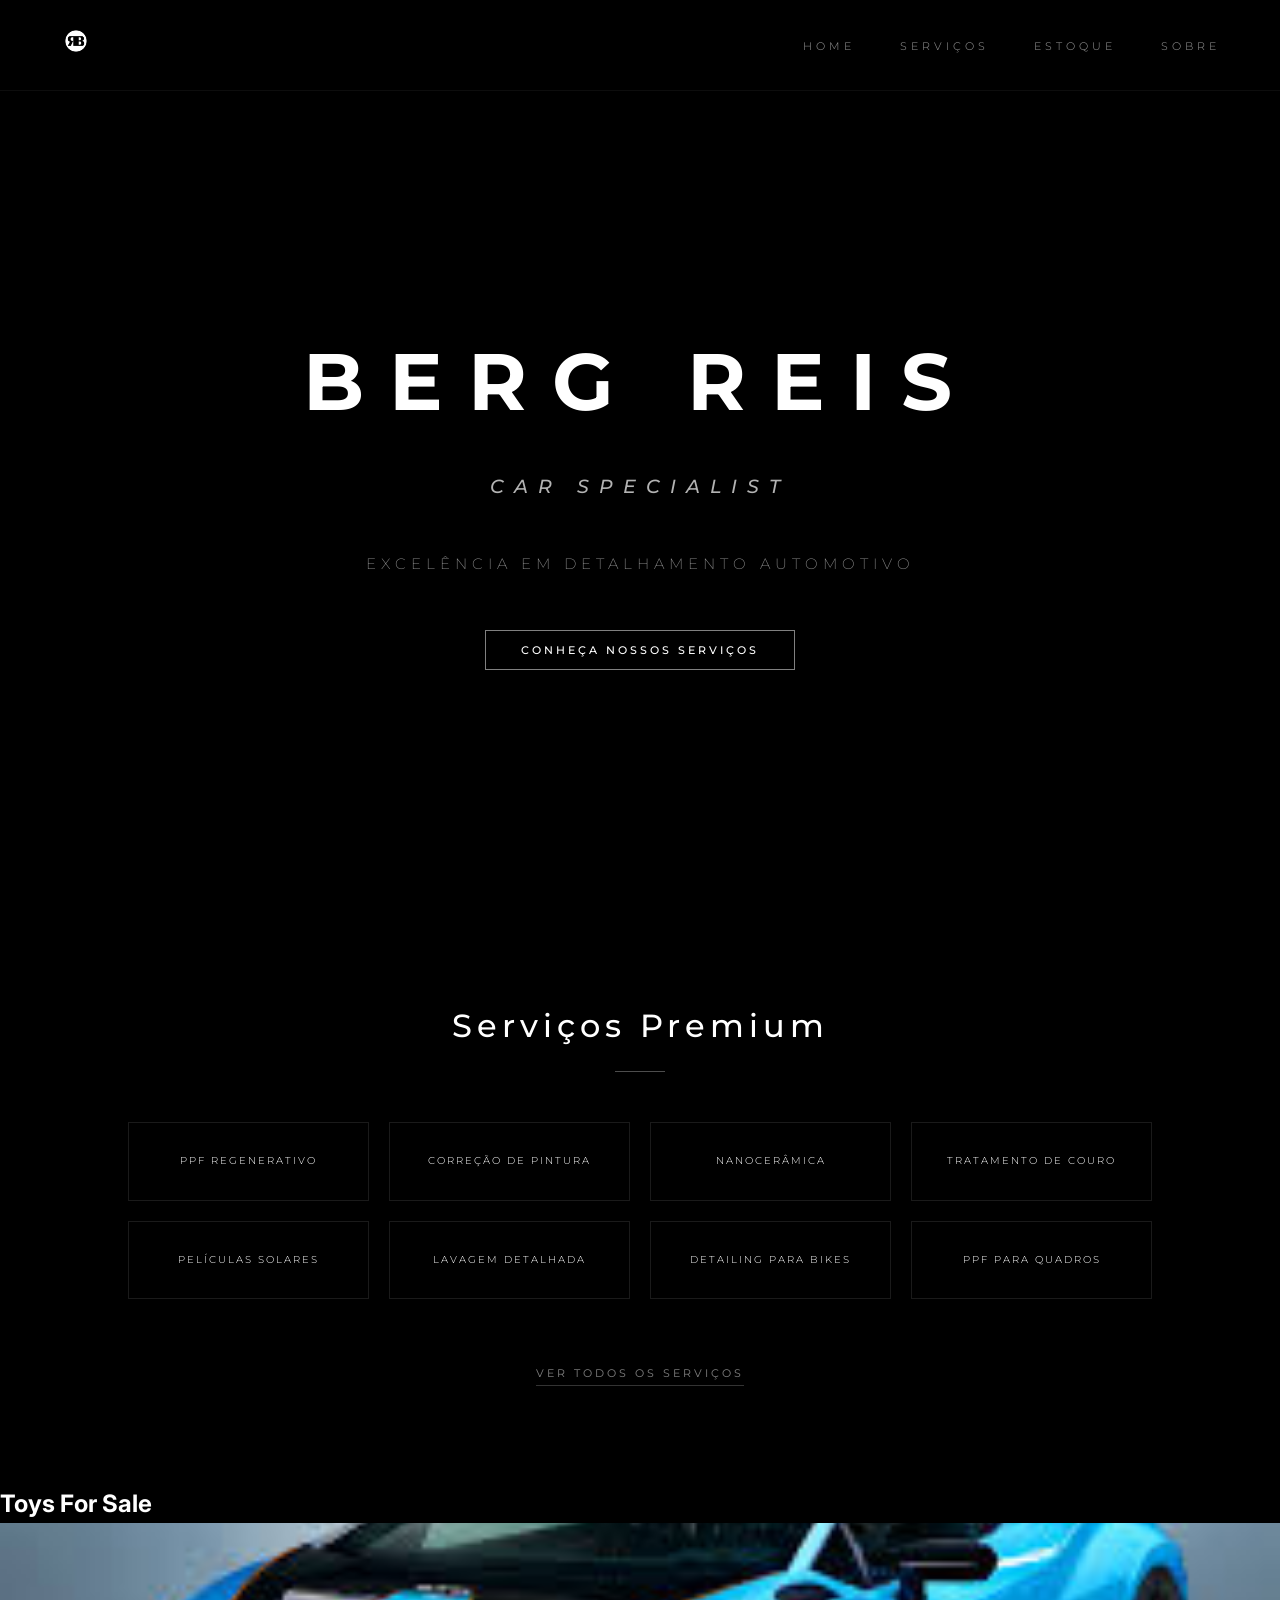
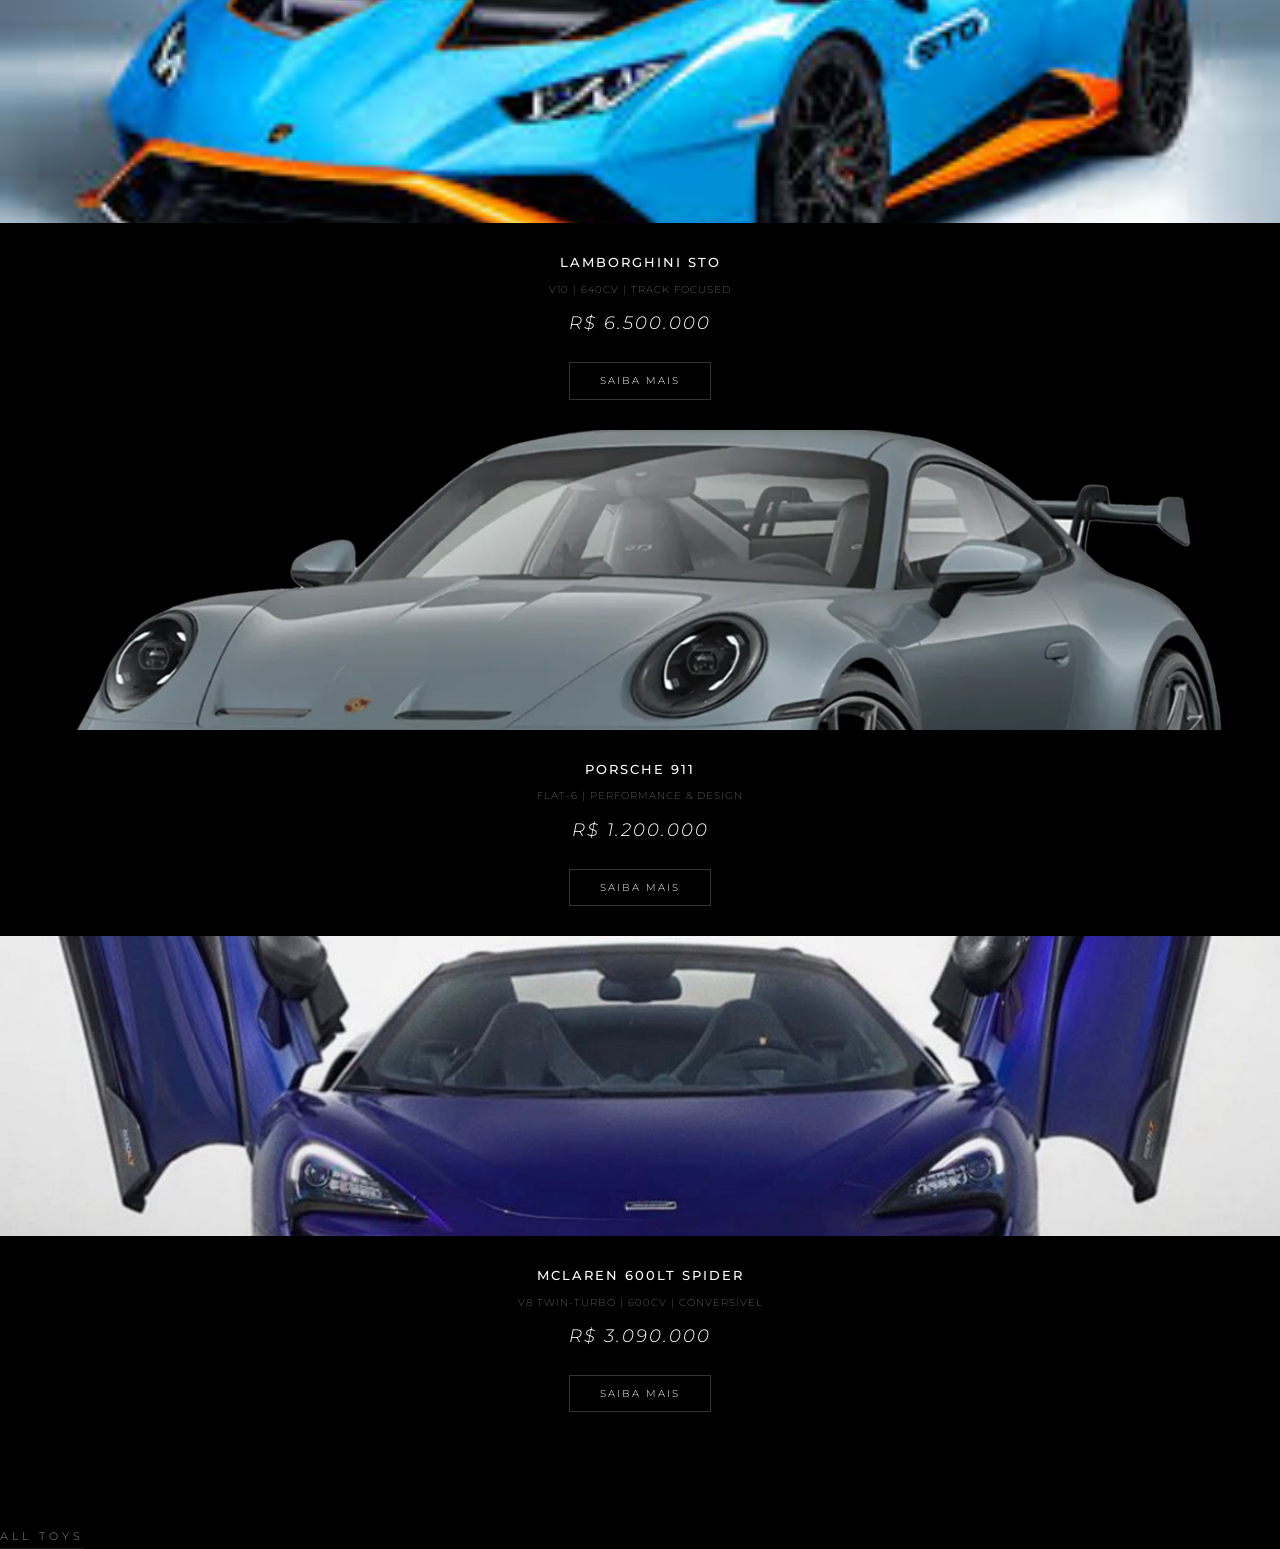
==== commit 456a9bee: "feat: finalização do ecossistema Berg Reis - design de luxo v1.0" ====
--- a/index.html
+++ b/index.html
@@ -9,82 +9,105 @@
 </head>
 <body>
 
-    <nav class="navbar">
-        <div class="logo">BERG REIS</div>
-        <ul class="nav-links">
-            <li><a href="#home">Home</a></li>
-            <li><a href="#servicos">Serviços</a></li>
-            <li><a href="#estoque">Estoque</a></li>
-            <li><a href="#sobre">Sobre</a></li>
-            <li><a href="#contato">Contato</a></li>
-        </ul>
-    </nav>
+    <nav class="navbar_fixed">
+    <div class="nav_container_flex">
+        
+        <a href="#home" class="logo_link">
+            <img src="img/logo.png" alt="Logo Berg Reis Car Specialist" class="main_logo">
+        </a>
 
-    <section id="home" class="hero">
-        <div class="hero-content">
-            <h2 class="sub-brand">CAR SPECIALIST</h2>
-            <h1 class="main-brand">BERG REIS</h1>
-            <p class="tagline">Excelência em Detalhamento Automotivo</p>
-            <a href="#servicos" class="btn-outline">Conheça nossos serviços</a>
+        <div class="nav_links_container">
+            <ul class="nav_links_list">
+    <li><a href="#home">Home</a></li>
+    <li><a href="servicos.html" target="_blank">Serviços</a></li>
+    <li><a href="estoque.html" target="_blank">Estoque</a></li>
+    <li><a href="sobre.html" target="_blank">Sobre</a></li>
+    </ul>
         </div>
-    </section>
 
-    <section id="servicos" class="section">
-        <h2 class="section-title">Serviços Exclusive</h2>
-        <div class="services-grid">
-            <div class="service-item"><span>01</span> PPF Regenerativo</div>
-            <div class="service-item"><span>02</span> Correção de Pintura</div>
-            <div class="service-item"><span>03</span> Nanocerâmica</div>
-            <div class="service-item"><span>04</span> Tratamento para Couros</div>
-            <div class="service-item"><span>05</span> Películas Solares</div>
-            <div class="service-item"><span>06</span> Lavagem Detalhada</div>
-            <div class="service-item"><span>07</span> Detalhamento Premium (Bikes)</div>
-            <div class="service-item"><span>08</span> Proteção de Quadro (PPF)</div>
+    </div>
+</nav>
+
+    <section id="home" class="hero_premium">
+    <div class="hero_background_overlay"></div> <div class="hero_content_container">
+        <h1 class="hero_main_title">BERG REIS</h1>
+        
+        <h2 class="hero_sub_specialist">Car Specialist</h2>
+        
+        <p class="hero_description_slogan">Excelência em Detalhamento Automotivo</p>
+        
+        <div class="hero_cta_wrapper">
+            <a href="#servicos" class="btn_hero_small">Conheça nossos serviços</a>
         </div>
-    </section>
+    </div>
+</section>
 
-    <section id="estoque" class="section bg-dark">
-        <h2 class="section-title">Estoque Premium</h2>
-        <div class="stock-grid">
-            <div class="car-card">
-                <div class="car-img" style="background-image: url('https://images.unsplash.com/photo-1544636331-e26879cd4d9b?auto=format&fit=crop&w=800&q=80')"></div>
-                <div class="car-info">
-                    <h3>Lamborghini STO</h3>
-                    <button class="btn-small">Saiba Mais</button>
-                </div>
+    <section id="servicos" class="services_preview">
+    <h2 class="services_title">Serviços Premium</h2>
+    <div class="services_divider"></div>
+
+    <div class="services_grid_compact">
+        <div class="service_card_mini">PPF REGENERATIVO</div>
+        <div class="service_card_mini">CORREÇÃO DE PINTURA</div>
+        <div class="service_card_mini">NANOCERÂMICA</div>
+        <div class="service_card_mini">TRATAMENTO DE COURO</div>
+        <div class="service_card_mini">PELÍCULAS SOLARES</div>
+        <div class="service_card_mini">LAVAGEM DETALHADA</div>
+        <div class="service_card_mini">DETAILING PARA BIKES</div>
+        <div class="service_card_mini">PPF PARA QUADROS</div>
+    </div>
+
+    <div class="view_all_wrapper">
+        <a href="servicos.html" target="_blank" class="view_all_link">VER TODOS OS SERVIÇOS</a>
+    </div>
+</section>
+
+    <section id="estoque" class="stock_section">
+    <h2 class="stock_main_title">Toys For Sale</h2>
+    <div class="stock_divider"></div>
+
+    <div class="stock_grid_premium">
+        <div class="car_card_exclusive">
+            <div class="car_image_wrapper">
+                <img src="img/sto.jpg" alt="Lamborghini STO" class="car_img_color">
             </div>
-            <div class="car-card">
-                <div class="car-img" style="background-image: url('https://images.unsplash.com/photo-1503376780353-7e6692767b70?auto=format&fit=crop&w=800&q=80')"></div>
-                <div class="car-info">
-                    <h3>Porsche 911</h3>
-                    <button class="btn-small">Saiba Mais</button>
-                </div>
-            </div>
-            <div class="car-card">
-                <div class="car-img" style="background-image: url('https://images.unsplash.com/photo-1621135802920-133df287f89c?auto=format&fit=crop&w=800&q=80')"></div>
-                <div class="car-info">
-                    <h3>McLaren 765LT</h3>
-                    <button class="btn-small">Saiba Mais</button>
-                </div>
+            <div class="car_details_content">
+                <h3 class="car_model_name">Lamborghini STO</h3>
+                <p class="car_description">V10 | 640CV | Track Focused</p>
+                <p class="car_price">R$ 6.500.000</p>
+                <a href="https://wa.me/5585999999999?text=Tenho%20interesse%20na%20Lamborghini%20STO" target="_blank" class="btn_saiba_mais">SAIBA MAIS</a>
             </div>
         </div>
-    </section>
 
-    <section id="sobre" class="section sobre-container">
-        <div class="sobre-text">
-            <h2 class="section-title left">Sobre a Berg Reis</h2>
-            <p>Atuamos no segmento de alto padrão com foco em exclusividade e perfeccionismo. Nossa expertise abrange desde supercarros e motos até aeronaves e quadros de bicicletas de alta performance. Cada projeto é tratado como uma obra de arte única.</p>
+        <div class="car_card_exclusive">
+            <div class="car_image_wrapper">
+                <img src="img/911.webp" alt="Porsche 911" class="car_img_color">
+            </div>
+            <div class="car_details_content">
+                <h3 class="car_model_name">Porsche 911</h3>
+                <p class="car_description">Flat-6 | Performance & Design</p>
+                <p class="car_price">R$ 1.200.000</p>
+                <a href="https://wa.me/5585999999999?text=Tenho%20interesse%20no%20Porsche%20911" target="_blank" class="btn_saiba_mais">SAIBA MAIS</a>
+            </div>
         </div>
-    </section>
 
-    <footer id="contato" class="footer">
-        <div class="contact-info">
-            <h3>Fale com um Especialista</h3>
-            <p>Rua Dr. Gilberto Studart, 155, Cocó</p>
-            <p>Parque Shopping Sala 49, Fortaleza-CE</p>
-            <a href="https://wa.me/5585999999999" class="btn-whatsapp">WhatsApp Especialista</a>
+        <div class="car_card_exclusive">
+            <div class="car_image_wrapper">
+                <img src="img/larenn.jpeg" alt="McLaren 600LT Spider" class="car_img_color">
+            </div>
+            <div class="car_details_content">
+                <h3 class="car_model_name">McLaren 600LT Spider</h3>
+                <p class="car_description">V8 Twin-Turbo | 600CV | Conversível</p>
+                <p class="car_price">R$ 3.090.000</p>
+                <a href="https://wa.me/5585999999999?text=Tenho%20interesse%20na%20McLaren%20600LT" target="_blank" class="btn_saiba_mais">SAIBA MAIS</a>
+            </div>
         </div>
-    </footer>
+    </div>
+
+    <div class="all_toys_wrapper">
+        <a href="estoque.html" target="_blank" class="all_toys_link">ALL TOYS</a>
+    </div>
+</section>
 
 </body>
 </html>
--- a/css/style.css
+++ b/css/style.css
@@ -1,74 +1,526 @@
+@import url('https://fonts.googleapis.com/css2?family=Montserrat:wght@300&family=Inter:wght@300;400&display=swap');
+
+/* 2. RESET GERAL */
+/* Garante que o navegador não coloque margens indesejadas */
+* {
+    margin: 0;
+    padding: 0;
+    box-sizing: border-box;
+    -webkit-font-smoothing: antialiased; /* Deixa a fonte mais fina e nítida */
+}
+
+html {
+    scroll-behavior: smooth;
+    background-color: #000; /* Fundo sempre preto */
+}
+
+body {
+    font-family: 'Inter', sans-serif;
+    color: #ffffff;
+    line-height: 1.6;
+    overflow-x: hidden;
+}
+
+/* 3. VARIÁVEIS DE DESIGN */
 :root {
-    --primary: #ffffff;
-    --bg-black: #050505;
-    --gray: #1a1a1a;
-    --text-muted: #a0a0a0;
-    --transition: all 0.5s cubic-bezier(0.25, 1, 0.5, 1);
-}
-
-/* Reset Geral */
-* { margin: 0; padding: 0; box-box: border-box; }
-html { scroll-behavior: smooth; }
-body { background-color: var(--bg-black); color: var(--primary); font-family: 'Inter', sans-serif; line-height: 1.6; }
-
-/* Menu */
-.navbar {
-    position: fixed; top: 0; width: 100%; padding: 30px 50px;
-    display: flex; justify-content: space-between; align-items: center;
-    background: rgba(0,0,0,0.8); backdrop-filter: blur(10px); z-index: 1000;
-}
-.logo { font-family: 'Cinzel', serif; font-size: 1.5rem; letter-spacing: 5px; }
-.nav-links { display: flex; list-style: none; gap: 30px; }
-.nav-links a { text-decoration: none; color: var(--primary); font-size: 0.8rem; text-transform: uppercase; letter-spacing: 2px; transition: var(--transition); opacity: 0.7; }
-.nav-links a:hover { opacity: 1; }
-
-/* Hero Section */
-.hero {
-    height: 100vh;
-    background: linear-gradient(rgba(0,0,0,0.6), rgba(0,0,0,0.8)), 
-                url('https://images.unsplash.com/photo-1614162692292-7ac56d7f7f1e?auto=format&fit=crop&w=1920&q=80') center/cover no-repeat;
-    display: flex; align-items: center; justify-content: center; text-align: center;
-}
-.main-brand { font-family: 'Cinzel', serif; font-size: 5rem; letter-spacing: 15px; margin: 10px 0; animation: fadeIn 2s ease; }
-.sub-brand { font-weight: 300; letter-spacing: 10px; opacity: 0.6; }
-.tagline { font-weight: 300; letter-spacing: 4px; margin-bottom: 30px; color: var(--text-muted); }
-
-/* Botões */
-.btn-outline {
-    padding: 15px 40px; border: 1px solid var(--primary); color: var(--primary);
-    text-decoration: none; text-transform: uppercase; letter-spacing: 2px; font-size: 0.8rem;
-    transition: var(--transition);
-}
-.btn-outline:hover { background: var(--primary); color: black; }
-
-/* Grid de Serviços */
-.section { padding: 100px 10%; }
-.section-title { font-family: 'Cinzel', serif; text-align: center; font-size: 2.5rem; margin-bottom: 60px; letter-spacing: 5px; text-transform: uppercase; }
-.services-grid { display: grid; grid-template-columns: repeat(auto-fit, minmax(250px, 1fr)); gap: 1px; background: rgba(255,255,255,0.1); }
-.service-item { background: var(--bg-black); padding: 40px; text-align: left; transition: var(--transition); border-bottom: 1px solid rgba(255,255,255,0.05); }
-.service-item span { display: block; font-size: 0.7rem; color: var(--text-muted); margin-bottom: 10px; }
-.service-item:hover { background: #111; padding-left: 50px; color: #38bdf8; }
-
-/* Estoque */
-.stock-grid { display: grid; grid-template-columns: repeat(auto-fit, minmax(300px, 1fr)); gap: 30px; }
-.car-card { background: var(--gray); overflow: hidden; transition: var(--transition); border: 1px solid transparent; }
-.car-card:hover { transform: translateY(-10px); border-color: rgba(255,255,255,0.3); }
-.car-img { height: 250px; background-size: cover; background-position: center; filter: grayscale(100%); transition: 0.8s; }
-.car-card:hover .car-img { filter: grayscale(0%); }
-.car-info { padding: 25px; text-align: center; }
-.btn-small { background: none; border: 1px solid rgba(255,255,255,0.2); color: white; padding: 10px 20px; cursor: pointer; text-transform: uppercase; font-size: 0.7rem; letter-spacing: 1px; transition: 0.3s; }
-.btn-small:hover { border-color: white; }
-
-/* Footer */
-.footer { padding: 80px 10%; text-align: center; background: #000; border-top: 1px solid rgba(255,255,255,0.05); }
-.btn-whatsapp { display: inline-block; margin-top: 20px; color: #25D366; text-decoration: none; border: 1px solid #25D366; padding: 12px 30px; border-radius: 50px; transition: 0.3s; }
-.btn-whatsapp:hover { background: #25D366; color: black; }
-
-/* Responsivo */
-@media (max-width: 768px) {
-    .main-brand { font-size: 2.5rem; }
-    .navbar { padding: 20px; flex-direction: column; gap: 15px; }
-    .nav-links { font-size: 0.6rem; gap: 15px; }
-}
-
-@keyframes fadeIn { from { opacity: 0; transform: translateY(20px); } to { opacity: 1; transform: translateY(0); } }+    --primary-white: #ffffff;
+    --accent-gray: rgba(255, 255, 255, 0.6);
+    --nav-font: 'Montserrat', sans-serif;
+    --nav-weight: 300;
+} 
+.navbar_fixed {
+    position: fixed;
+    top: 0;
+    width: 100%;
+    z-index: 1000;
+    background-color: rgba(0, 0, 0, 0.95); /* Preto quase sólido para luxo */
+    border-bottom: 1px solid rgba(255, 255, 255, 0.05); /* Linha quase invisível */
+}
+
+.nav_container_flex {
+    max-width: 1600px; /* Largura ampla para telas grandes */
+    margin: 0 auto;
+    display: flex;
+    justify-content: space-between;
+    align-items: center;
+    padding: 25px 60px; /* Mais respiro lateral e vertical */
+}
+
+/* Estilo da Logo (Imagem) */
+.main_logo {
+    height: 32px; /* Altura elegante para a logo.png */
+    width: auto;
+    object-fit: contain;
+}
+
+/* Menu da Direita */
+.nav_links_list {
+    display: flex;
+    list-style: none;
+    gap: 45px; /* Grande espaçamento entre os itens do menu */
+}
+
+.nav_links_list a {
+    font-family: var(--nav-font);
+    font-weight: var(--nav-weight); /* Montserrat Light 300 */
+    text-decoration: none;
+    color: var(--primary-white);
+    font-size: 0.7rem; /* Texto bem pequeno = mais sofisticado */
+    text-transform: uppercase;
+    letter-spacing: 4px; /* Espaçamento largo nas letras */
+    transition: opacity 0.4s ease;
+    opacity: 0.6; /* Menu sutil */
+}
+
+.nav_links_list a:hover {
+    opacity: 1; /* Destaque ao passar o mouse */
+}
+@import url('https://fonts.googleapis.com/css2?family=Montserrat:ital,wght@0,200;0,300;0,500;0,700;1,500&display=swap');
+
+/* Container principal da Hero */
+.hero_premium {
+    height: 100vh; /* Tela cheia */
+    display: flex;
+    align-items: center;
+    justify-content: center;
+    text-align: center;
+    position: relative; /* Necessário para o posicionamento da overlay */
+    overflow: hidden;
+    padding-top: 80px; /* Compensa a navbar fixed */
+}
+
+/* --- Configuração do Fundo (Imagem colagem em P&B com 30% de opacidade) --- */
+.hero_background_overlay {
+    position: absolute;
+    top: 0;
+    left: 0;
+    width: 100%;
+    height: 100%;
+    background-image: url('img/fundobr.jpg'); /* Verifique o caminho exato */
+    background-position: center;
+    background-size: cover;
+    background-repeat: no-repeat;
+    
+    /* Efeitos de Preto e Branco e Opacidade */
+    filter: grayscale(100%) opacity(30%); /* Preto e Branco + 30% de Transparência */
+    
+    z-index: 1; /* Fica atrás do conteúdo */
+}
+
+/* Container de conteúdo (para garantir que o texto fique na frente da overlay) */
+.hero_content_container {
+    position: relative;
+    z-index: 2; /* Texto na frente da imagem de fundo */
+    max-width: 900px;
+    padding: 0 20px;
+}
+
+/* --- 1. BERG REIS (Bold 700) --- */
+.hero_main_title {
+    font-family: 'Montserrat', sans-serif;
+    font-weight: 700; /* Bold */
+    font-size: 5rem; /* Imponente, estilo concessionária de luxo */
+    letter-spacing: 25px; /* Grande espaçamento entre letras */
+    text-transform: uppercase;
+    color: #ffffff;
+    margin: 0;
+    animation: fadeInUpPremium 1s ease forwards;
+}
+
+/* --- Espaço entre BERG REIS e Car Specialist --- */
+.hero_sub_specialist {
+    font-family: 'Montserrat', sans-serif;
+    font-weight: 500; /* Medium */
+    font-style: italic; /* Itálico */
+    font-size: 1.2rem; /* Menor que o nome principal */
+    letter-spacing: 10px;
+    color: rgba(255, 255, 255, 0.7); /* Sutil */
+    text-transform: uppercase;
+    margin-top: 25px; /* Espaço entre o título e este subtítulo */
+    margin-bottom: 0;
+    animation: fadeInUpPremium 1.2s ease forwards;
+}
+
+/* --- 2. Excelência em... (Extra Light 200) --- */
+.hero_description_slogan {
+    font-family: 'Montserrat', sans-serif;
+    font-weight: 200; /* Extra Light */
+    font-size: 0.95rem;
+    color: rgba(255, 255, 255, 0.6); /* Mais suave */
+    letter-spacing: 5px;
+    text-transform: uppercase;
+    
+    /* Bom espaçamento entre Car Specialist e este texto */
+    margin-top: 50px; 
+    margin-bottom: 60px; /* Bom espaçamento até o botão */
+    
+    animation: fadeInUpPremium 1.4s ease forwards;
+}
+
+/* --- 3. Botão (DIMINUÍDO) --- */
+.hero_cta_wrapper {
+    animation: fadeInUpPremium 1.6s ease forwards;
+}
+
+.btn_hero_small {
+    font-family: 'Montserrat', sans-serif;
+    font-weight: 500; /* Medium para legibilidade no botão pequeno */
+    font-size: 0.7rem; /* Tamanho reduzido */
+    color: #fff;
+    text-decoration: none;
+    border: 1px solid rgba(255, 255, 255, 0.5); /* Borda sutil */
+    
+    /* Padding reduzido para diminuir o tamanho do botão */
+    padding: 12px 35px; 
+    
+    letter-spacing: 3px;
+    text-transform: uppercase;
+    transition: all 0.4s ease;
+}
+
+.btn_hero_small:hover {
+    background-color: #fff;
+    color: #000;
+    border-color: #fff;
+    transform: scale(1.03); /* Leve aumento ao passar o mouse */
+}
+
+/* Animação Suave de Entrada */
+@keyframes fadeInUpPremium {
+    from {
+        opacity: 0;
+        transform: translateY(20px);
+    }
+    to {
+        opacity: 1;
+        transform: translateY(0);
+    }
+} 
+/* --- ESTILO SERVIÇOS (FOTO 2) --- */
+.services_preview {
+    padding: 100px 10%;
+    background-color: #000;
+    text-align: center;
+}
+
+.services_title {
+    font-family: 'Montserrat', sans-serif;
+    font-weight: 500;
+    font-size: 2rem;
+    letter-spacing: 5px;
+    margin-bottom: 20px;
+}
+
+.services_divider {
+    width: 50px;
+    height: 1px;
+    background-color: rgba(255,255,255,0.3);
+    margin: 0 auto 50px;
+}
+
+.services_grid_compact {
+    display: grid;
+    grid-template-columns: repeat(auto-fit, minmax(200px, 1fr));
+    gap: 20px;
+    max-width: 1200px;
+    margin: 0 auto;
+}
+
+.service_card_mini {
+    border: 1px solid rgba(255, 255, 255, 0.1);
+    padding: 30px 15px;
+    font-family: 'Montserrat', sans-serif;
+    font-weight: 300;
+    font-size: 0.65rem;
+    letter-spacing: 2px;
+    transition: 0.3s;
+}
+
+.service_card_mini:hover {
+    border-color: #fff;
+    background: rgba(255,255,255,0.05);
+}
+
+.view_all_wrapper {
+    margin-top: 60px;
+}
+
+.view_all_link {
+    font-family: 'Montserrat', sans-serif;
+    font-size: 0.7rem;
+    color: rgba(255,255,255,0.5);
+    text-decoration: none;
+    letter-spacing: 3px;
+    border-bottom: 1px solid rgba(255,255,255,0.2);
+    padding-bottom: 5px;
+    transition: 0.3s;
+}
+
+.view_all_link:hover {
+    color: #fff;
+    border-bottom-color: #fff;
+}.detailed_services_container {
+    padding: 80px 5%;
+    background-color: #000;
+}
+
+.service_row_layout {
+    display: flex;
+    flex-wrap: wrap;
+    border-top: 1px solid rgba(255, 255, 255, 0.05);
+}
+
+.service_box_detail {
+    flex: 1;
+    min-width: 300px;
+    padding: 60px 40px;
+    border-right: 1px solid rgba(255, 255, 255, 0.05);
+    border-bottom: 1px solid rgba(255, 255, 255, 0.05);
+    transition: background 0.4s ease;
+}
+
+.service_box_detail:hover {
+    background: rgba(255, 255, 255, 0.02);
+}
+
+.service_box_detail h3 {
+    font-family: 'Montserrat', sans-serif;
+    font-weight: 500;
+    font-size: 0.85rem;
+    letter-spacing: 3px;
+    text-transform: uppercase;
+    margin-bottom: 20px;
+    color: #fff;
+}
+
+.service_box_detail p {
+    font-family: 'Montserrat', sans-serif;
+    font-weight: 200; /* Extra Light como você pediu */
+    font-size: 0.8rem;
+    line-height: 1.8;
+    color: rgba(255, 255, 255, 0.5);
+    letter-spacing: 1px;
+}
+
+/* --- BOTÃO FINAL: AGENDAR VIA WHATSAPP --- */
+.footer_contact_section {
+    text-align: center;
+    padding: 120px 20px;
+    background-color: #000;
+}
+
+.contact_prompt_text {
+    font-family: 'Montserrat', sans-serif;
+    font-weight: 200;
+    font-size: 0.75rem;
+    letter-spacing: 3px;
+    color: rgba(255, 255, 255, 0.3);
+    margin-bottom: 40px;
+    text-transform: uppercase;
+}
+
+.btn_whatsapp_premium {
+    display: inline-block;
+    font-family: 'Montserrat', sans-serif;
+    font-weight: 300;
+    font-size: 0.75rem;
+    color: #fff;
+    text-decoration: none;
+    border: 1px solid rgba(255, 255, 255, 0.3);
+    padding: 20px 50px;
+    letter-spacing: 4px;
+    text-transform: uppercase;
+    transition: all 0.5s ease;
+}
+
+.btn_whatsapp_premium:hover {
+    background-color: #fff;
+    color: #000;
+    border-color: #fff;
+    letter-spacing: 6px; /* Efeito de expansão no hover */
+}
+.car_img_color {
+    width: 100%;
+    height: 100%;
+    object-fit: cover;
+    filter: none !important; /* Remove qualquer filtro P&B anterior */
+    transition: transform 0.8s ease;
+}
+
+.car_details_content {
+    padding: 30px 20px;
+    text-align: center;
+}
+
+.car_model_name {
+    font-family: 'Montserrat', sans-serif;
+    font-weight: 500;
+    font-size: 0.8rem;
+    letter-spacing: 2px;
+    text-transform: uppercase;
+    margin-bottom: 8px;
+}
+
+.car_description {
+    font-family: 'Montserrat', sans-serif;
+    font-weight: 200;
+    font-size: 0.6rem;
+    color: rgba(255, 255, 255, 0.5);
+    letter-spacing: 1px;
+    text-transform: uppercase;
+    margin-bottom: 12px;
+}
+
+.car_price {
+    font-family: 'Montserrat', sans-serif;
+    font-weight: 300;
+    font-size: 1.1rem;
+    font-style: italic;
+    letter-spacing: 2px;
+    margin-bottom: 25px;
+}
+
+/* Botão Saiba Mais (WhatsApp Estilo Clean) */
+.btn_saiba_mais {
+    display: inline-block;
+    font-family: 'Montserrat', sans-serif;
+    font-weight: 300;
+    font-size: 0.6rem;
+    color: #fff;
+    text-decoration: none;
+    border: 1px solid rgba(255, 255, 255, 0.2);
+    padding: 10px 30px;
+    letter-spacing: 2px;
+    text-transform: uppercase;
+    transition: 0.3s;
+}
+
+.btn_saiba_mais:hover {
+    border-color: #fff;
+    background: rgba(255, 255, 255, 0.05);
+}
+
+/* Botão ALL TOYS (Estilo igual ao Ver Serviços) */
+.all_toys_wrapper {
+    margin-top: 80px;
+}
+
+.all_toys_link {
+    font-family: 'Montserrat', sans-serif;
+    font-size: 0.7rem;
+    color: rgba(255, 255, 255, 0.4);
+    text-decoration: none;
+    letter-spacing: 4px;
+    border-bottom: 1px solid rgba(255, 255, 255, 0.1);
+    padding-bottom: 5px;
+    transition: 0.3s;
+    text-transform: uppercase;
+}
+
+.all_toys_link:hover {
+    color: #fff;
+    border-bottom-color: #fff;
+}
+.car_image_wrapper {
+    height: 300px; /* Ajuste a altura conforme preferir */
+    overflow: hidden;
+}
+
+.car_img_color {
+    width: 100%;
+    height: 100%;
+    object-fit: cover; /* Faz a foto preencher o espaço sem esticar */
+    transition: transform 0.6s cubic-bezier(0.25, 1, 0.5, 1);
+}
+
+.car_card_exclusive:hover .car_img_color {
+    transform: scale(1.08); /* Efeito de zoom suave ao passar o mouse */
+}
+.service_box_detail span {
+    font-family: 'Montserrat', sans-serif;
+    font-weight: 300;
+    color: #fff;
+}
+
+/* Ajuste de espaçamento para o texto corrido do Sobre */
+.about_text_block {
+    font-family: 'Montserrat', sans-serif;
+    font-weight: 300;
+    font-size: 0.9rem;
+    color: rgba(255, 255, 255, 0.7);
+    line-height: 2;
+    letter-spacing: 1px;
+}
+.contact_footer_section {
+    background-color: #000;
+    padding-bottom: 50px;
+}
+
+/* Deixa o mapa em preto e branco/escuro para luxo */
+.map_container {
+    width: 100%;
+    filter: grayscale(100%) invert(90%) contrast(100%);
+    opacity: 0.6;
+    margin-bottom: 60px;
+    border-top: 1px solid rgba(255, 255, 255, 0.05);
+}
+
+.footer_info_wrapper {
+    text-align: center;
+    padding: 0 20px;
+}
+
+.footer_address {
+    font-family: 'Montserrat', sans-serif;
+    font-weight: 500;
+    font-size: 0.9rem;
+    letter-spacing: 3px;
+    text-transform: uppercase;
+    margin-bottom: 10px;
+}
+
+.footer_sub_address {
+    font-family: 'Montserrat', sans-serif;
+    font-weight: 200;
+    font-size: 0.7rem;
+    color: rgba(255, 255, 255, 0.4);
+    letter-spacing: 2px;
+    margin-bottom: 50px;
+}
+
+/* Grupo de Botões WhatsApp */
+.whatsapp_buttons_group {
+    display: flex;
+    justify-content: center;
+    gap: 20px;
+    flex-wrap: wrap;
+    margin-bottom: 80px;
+}
+
+.btn_wa_footer {
+    font-family: 'Montserrat', sans-serif;
+    font-weight: 300;
+    font-size: 0.65rem;
+    color: #fff;
+    text-decoration: none;
+    border: 1px solid rgba(255, 255, 255, 0.2);
+    padding: 15px 30px;
+    letter-spacing: 3px;
+    transition: 0.4s;
+}
+
+.btn_wa_footer:hover {
+    background-color: #fff;
+    color: #000;
+    border-color: #fff;
+}
+
+.copyright_text {
+    font-family: 'Montserrat', sans-serif;
+    font-weight: 200;
+    font-size: 0.55rem;
+    color: rgba(255, 255, 255, 0.2);
+    letter-spacing: 4px;
+    text-align: center;
+    margin-top: 40px;
+}
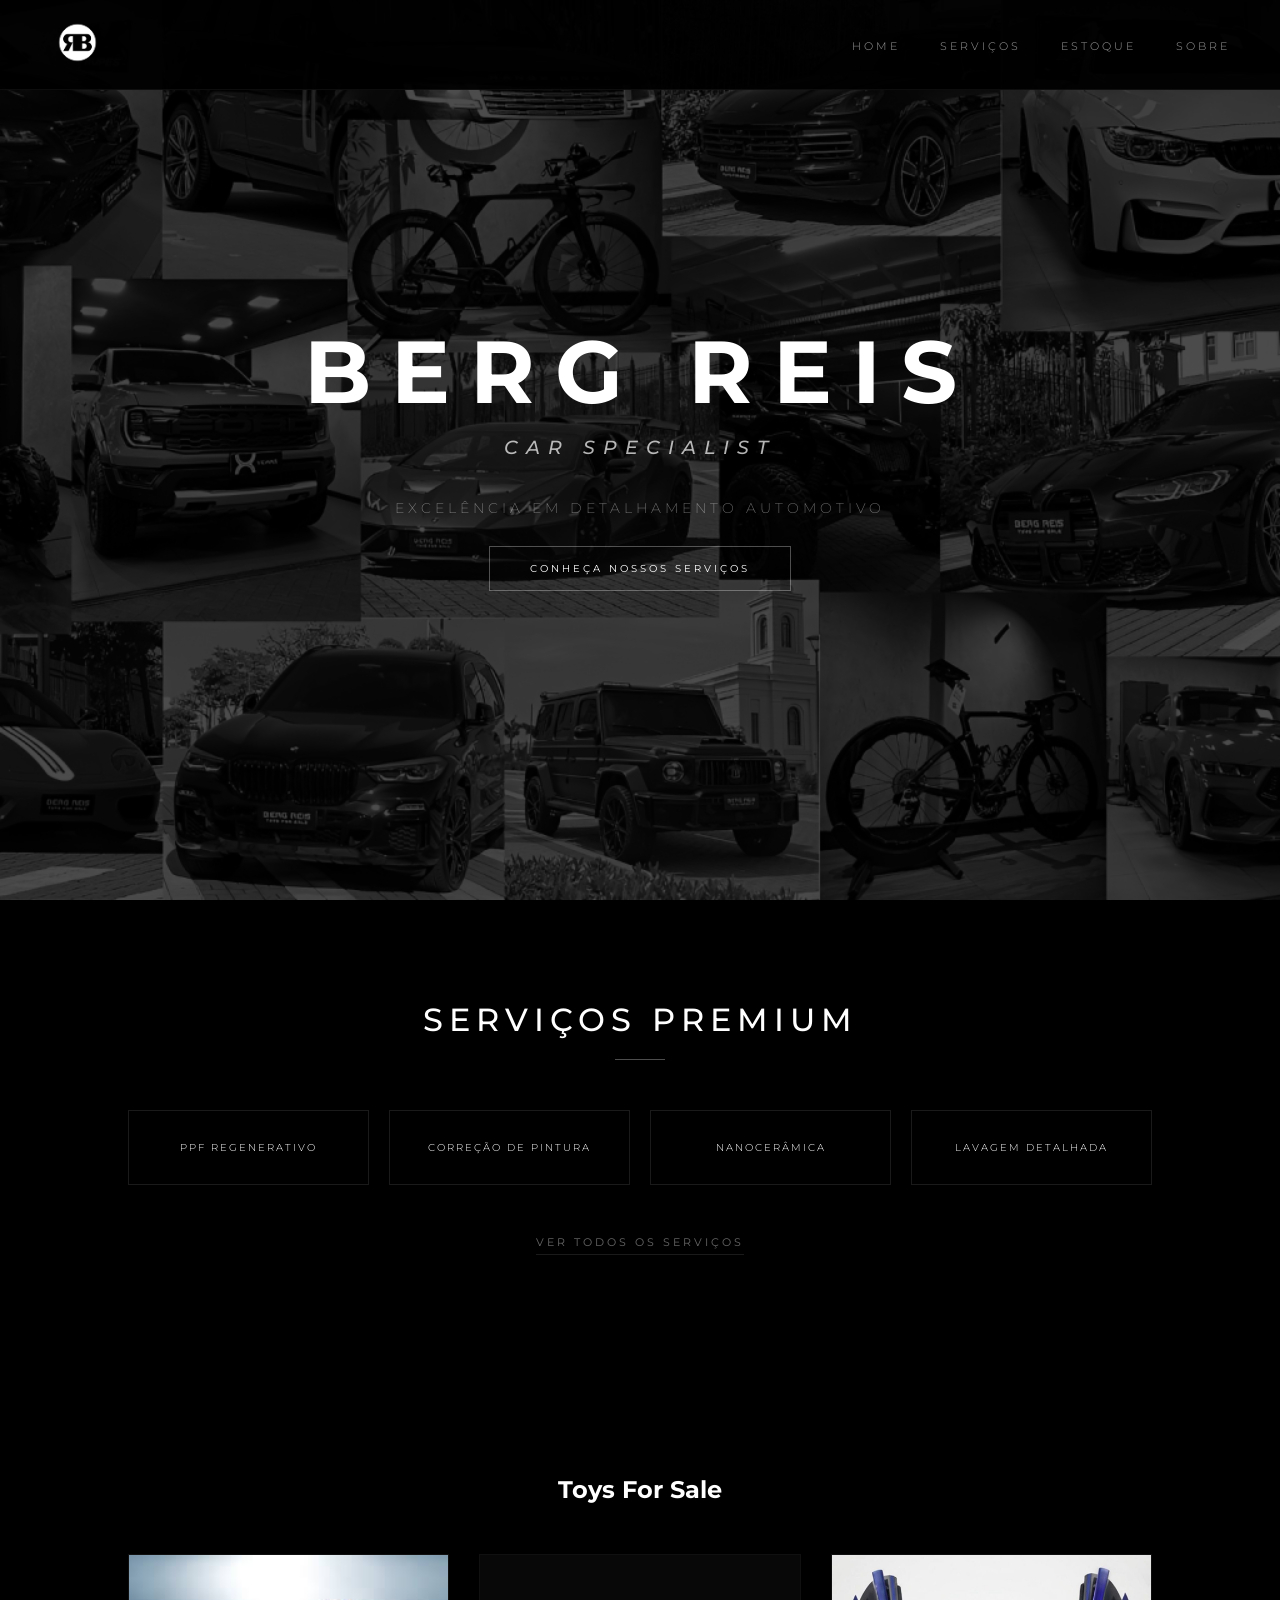
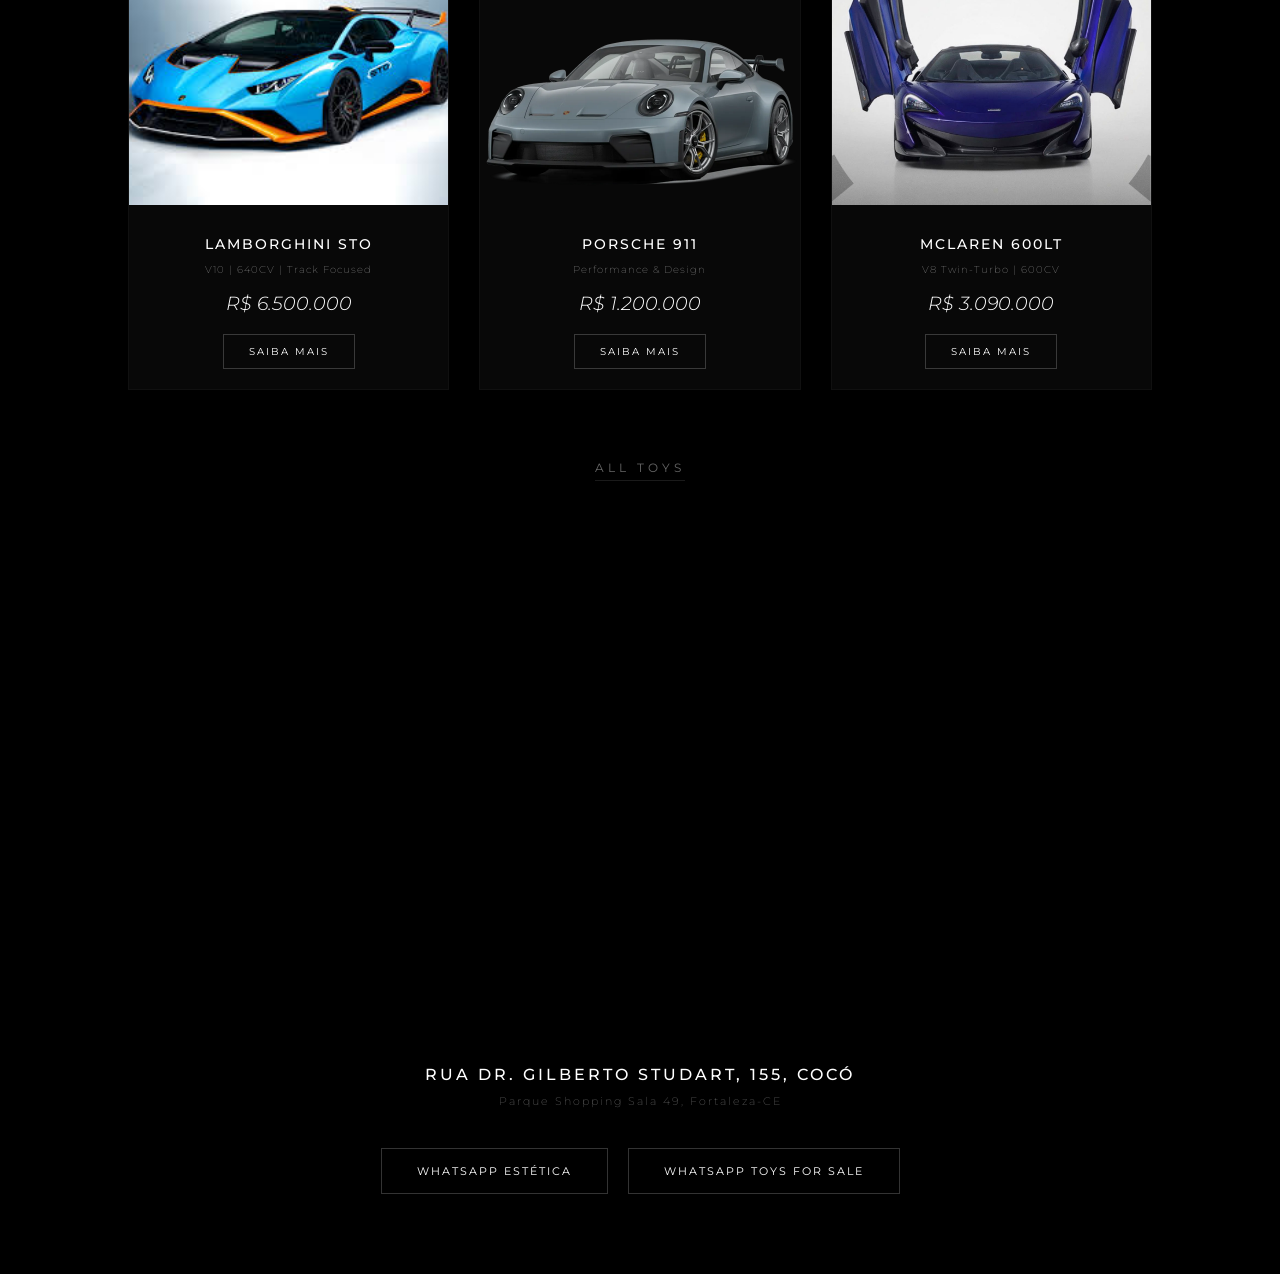
==== commit fe6e9272: "ajuste d erros e melhora no site" ====
--- a/index.html
+++ b/index.html
@@ -3,111 +3,110 @@
 <head>
     <meta charset="UTF-8">
     <meta name="viewport" content="width=device-width, initial-scale=1.0">
-    <title>Berg Reis | Car Specialist - Luxo e Performance</title>
+    <title>Berg Reis | Car Specialist</title>
+    <link href="https://fonts.googleapis.com/css2?family=Montserrat:ital,wght@0,200;0,300;0,500;0,700;1,500&display=swap" rel="stylesheet">
     <link rel="stylesheet" href="css/style.css">
-    <link href="https://fonts.googleapis.com/css2?family=Cinzel:wght@400;700&family=Inter:wght@300;400;600&display=swap" rel="stylesheet">
 </head>
 <body>
 
     <nav class="navbar_fixed">
-    <div class="nav_container_flex">
-        
-        <a href="#home" class="logo_link">
-            <img src="img/logo.png" alt="Logo Berg Reis Car Specialist" class="main_logo">
-        </a>
-
-        <div class="nav_links_container">
+        <div class="nav_container_flex">
+            <a href="#home" class="logo_link">
+                <img src="img/logo.png" alt="Berg Reis Logo" class="main_logo">
+            </a>
             <ul class="nav_links_list">
-    <li><a href="#home">Home</a></li>
-    <li><a href="servicos.html" target="_blank">Serviços</a></li>
-    <li><a href="estoque.html" target="_blank">Estoque</a></li>
-    <li><a href="sobre.html" target="_blank">Sobre</a></li>
-    </ul>
+                <li><a href="#home">Home</a></li>
+                <li><a href="servicos.html">Serviços</a></li>
+                <li><a href="estoque.html">Estoque</a></li>
+                <li><a href="sobre.html">Sobre</a></li>
+            </ul>
         </div>
-
-    </div>
-</nav>
+    </nav>
 
     <section id="home" class="hero_premium">
-    <div class="hero_background_overlay"></div> <div class="hero_content_container">
-        <h1 class="hero_main_title">BERG REIS</h1>
-        
-        <h2 class="hero_sub_specialist">Car Specialist</h2>
-        
-        <p class="hero_description_slogan">Excelência em Detalhamento Automotivo</p>
-        
-        <div class="hero_cta_wrapper">
-            <a href="#servicos" class="btn_hero_small">Conheça nossos serviços</a>
+        <div class="hero_background_overlay"></div>
+        <div class="hero_content_container">
+            <h1 class="hero_main_title">BERG REIS</h1>
+            <h2 class="hero_sub_specialist">Car Specialist</h2>
+            <p class="hero_description_slogan">Excelência em Detalhamento Automotivo</p>
+            <div class="hero_cta_wrapper">
+                <a href="#servicos" class="btn_hero_small">Conheça nossos serviços</a>
+            </div>
         </div>
-    </div>
-</section>
+    </section>
 
     <section id="servicos" class="services_preview">
-    <h2 class="services_title">Serviços Premium</h2>
-    <div class="services_divider"></div>
-
-    <div class="services_grid_compact">
-        <div class="service_card_mini">PPF REGENERATIVO</div>
-        <div class="service_card_mini">CORREÇÃO DE PINTURA</div>
-        <div class="service_card_mini">NANOCERÂMICA</div>
-        <div class="service_card_mini">TRATAMENTO DE COURO</div>
-        <div class="service_card_mini">PELÍCULAS SOLARES</div>
-        <div class="service_card_mini">LAVAGEM DETALHADA</div>
-        <div class="service_card_mini">DETAILING PARA BIKES</div>
-        <div class="service_card_mini">PPF PARA QUADROS</div>
-    </div>
-
-    <div class="view_all_wrapper">
-        <a href="servicos.html" target="_blank" class="view_all_link">VER TODOS OS SERVIÇOS</a>
-    </div>
-</section>
+        <h2 class="services_title">Serviços Premium</h2>
+        <div class="services_divider"></div>
+        <div class="services_grid_compact">
+            <div class="service_card_mini">PPF REGENERATIVO</div>
+            <div class="service_card_mini">CORREÇÃO DE PINTURA</div>
+            <div class="service_card_mini">NANOCERÂMICA</div>
+            <div class="service_card_mini">LAVAGEM DETALHADA</div>
+        </div>
+        <div class="view_all_wrapper">
+            <a href="servicos.html" class="view_all_link">VER TODOS OS SERVIÇOS</a>
+        </div>
+    </section>
 
     <section id="estoque" class="stock_section">
-    <h2 class="stock_main_title">Toys For Sale</h2>
-    <div class="stock_divider"></div>
-
-    <div class="stock_grid_premium">
-        <div class="car_card_exclusive">
-            <div class="car_image_wrapper">
-                <img src="img/sto.jpg" alt="Lamborghini STO" class="car_img_color">
+        <h2 class="stock_main_title">Toys For Sale</h2>
+        <div class="stock_divider"></div>
+        
+        <div class="stock_grid_premium">
+            <div class="car_card_exclusive">
+                <div class="car_image_wrapper">
+                    <img src="img/sto.jpg" alt="Lamborghini STO" class="car_img_color">
+                </div>
+                <div class="car_details_content">
+                    <h3 class="car_model_name">Lamborghini STO</h3>
+                    <p class="car_description">V10 | 640CV | Track Focused</p>
+                    <p class="car_price">R$ 6.500.000</p>
+                    <a href="https://wa.me/5585999999999" class="btn_saiba_mais">SAIBA MAIS</a>
+                </div>
             </div>
-            <div class="car_details_content">
-                <h3 class="car_model_name">Lamborghini STO</h3>
-                <p class="car_description">V10 | 640CV | Track Focused</p>
-                <p class="car_price">R$ 6.500.000</p>
-                <a href="https://wa.me/5585999999999?text=Tenho%20interesse%20na%20Lamborghini%20STO" target="_blank" class="btn_saiba_mais">SAIBA MAIS</a>
+            <div class="car_card_exclusive">
+                <div class="car_image_wrapper">
+                    <img src="img/911.webp" alt="Porsche 911" class="car_img_color">
+                </div>
+                <div class="car_details_content">
+                    <h3 class="car_model_name">Porsche 911</h3>
+                    <p class="car_description">Performance & Design</p>
+                    <p class="car_price">R$ 1.200.000</p>
+                    <a href="https://wa.me/5585999999999" class="btn_saiba_mais">SAIBA MAIS</a>
+                </div>
+            </div>
+            <div class="car_card_exclusive">
+                <div class="car_image_wrapper">
+                    <img src="img/larenn.jpeg" alt="McLaren 600LT" class="car_img_color">
+                </div>
+                <div class="car_details_content">
+                    <h3 class="car_model_name">McLaren 600LT</h3>
+                    <p class="car_description">V8 Twin-Turbo | 600CV</p>
+                    <p class="car_price">R$ 3.090.000</p>
+                    <a href="https://wa.me/5585999999999" class="btn_saiba_mais">SAIBA MAIS</a>
+                </div>
             </div>
         </div>
 
-        <div class="car_card_exclusive">
-            <div class="car_image_wrapper">
-                <img src="img/911.webp" alt="Porsche 911" class="car_img_color">
-            </div>
-            <div class="car_details_content">
-                <h3 class="car_model_name">Porsche 911</h3>
-                <p class="car_description">Flat-6 | Performance & Design</p>
-                <p class="car_price">R$ 1.200.000</p>
-                <a href="https://wa.me/5585999999999?text=Tenho%20interesse%20no%20Porsche%20911" target="_blank" class="btn_saiba_mais">SAIBA MAIS</a>
+        <div class="all_toys_wrapper">
+            <a href="estoque.html" class="all_toys_link">ALL TOYS</a>
+        </div>
+    </section>
+
+    <section class="contact_footer_section">
+        <div class="map_container">
+            <iframe src="https://www.google.com/maps/embed?pb=!1m18!1m12!1m3!1d3981.346!2d-38.48!3d-3.74!2m3!1f0!2f0!3f0!3m2!1i1024!2i768!4f13.1!3m3!1m2!1s0x0%3A0x0!2zM8KwNDQnMjQuMCJTIDM4wrAyOCc0OC4wIlc!5e0!3m2!1spt-BR!2sbr!4v1620000000000!5m2!1spt-BR!2sbr" width="100%" height="400" style="border:0;" allowfullscreen="" loading="lazy"></iframe>
+        </div>
+        <div class="footer_info_wrapper">
+            <h3 class="footer_address">Rua Dr. Gilberto Studart, 155, Cocó</h3>
+            <p class="footer_sub_address">Parque Shopping Sala 49, Fortaleza-CE</p>
+            <div class="whatsapp_buttons_group">
+                <a href="https://wa.me/5585999999999" class="btn_wa_footer">WHATSAPP ESTÉTICA</a>
+                <a href="https://wa.me/5585888888888" class="btn_wa_footer">WHATSAPP TOYS FOR SALE</a>
             </div>
         </div>
-
-        <div class="car_card_exclusive">
-            <div class="car_image_wrapper">
-                <img src="img/larenn.jpeg" alt="McLaren 600LT Spider" class="car_img_color">
-            </div>
-            <div class="car_details_content">
-                <h3 class="car_model_name">McLaren 600LT Spider</h3>
-                <p class="car_description">V8 Twin-Turbo | 600CV | Conversível</p>
-                <p class="car_price">R$ 3.090.000</p>
-                <a href="https://wa.me/5585999999999?text=Tenho%20interesse%20na%20McLaren%20600LT" target="_blank" class="btn_saiba_mais">SAIBA MAIS</a>
-            </div>
-        </div>
-    </div>
-
-    <div class="all_toys_wrapper">
-        <a href="estoque.html" target="_blank" class="all_toys_link">ALL TOYS</a>
-    </div>
-</section>
+    </section>
 
 </body>
 </html>
--- a/css/style.css
+++ b/css/style.css
@@ -1,526 +1,54 @@
-@import url('https://fonts.googleapis.com/css2?family=Montserrat:wght@300&family=Inter:wght@300;400&display=swap');
+* { margin: 0; padding: 0; box-sizing: border-box; -webkit-font-smoothing: antialiased; }
+body { background-color: #000; color: #fff; font-family: 'Montserrat', sans-serif; overflow-x: hidden; }
 
-/* 2. RESET GERAL */
-/* Garante que o navegador não coloque margens indesejadas */
-* {
-    margin: 0;
-    padding: 0;
-    box-sizing: border-box;
-    -webkit-font-smoothing: antialiased; /* Deixa a fonte mais fina e nítida */
-}
+/* NAVBAR (FOTO 6 CORRIGIDA) */
+.navbar_fixed { position: fixed; top: 0; width: 100%; z-index: 1000; background: rgba(0,0,0,0.95); border-bottom: 1px solid rgba(255,255,255,0.05); }
+.nav_container_flex { max-width: 1400px; margin: 0 auto; display: flex; justify-content: space-between; align-items: center; padding: 15px 50px; }
+.main_logo { height: 55px; width: auto; object-fit: contain; } /* Logo maior */
+.nav_links_list { display: flex; list-style: none; gap: 40px; }
+.nav_links_list a { text-decoration: none; color: #fff; font-size: 0.7rem; font-weight: 300; text-transform: uppercase; letter-spacing: 3px; opacity: 0.6; transition: 0.4s; }
+.nav_links_list a:hover { opacity: 1; }
 
-html {
-    scroll-behavior: smooth;
-    background-color: #000; /* Fundo sempre preto */
-}
+/* HERO (FOTO 1 E 7 CORRIGIDAS - CENTRALIZAÇÃO TOTAL) */
+.hero_premium { height: 100vh; display: flex; align-items: center; justify-content: center; position: relative; text-align: center; }
+.hero_background_overlay { position: absolute; top: 0; left: 0; width: 100%; height: 100%; background: url('../img/fundobr.jpg') center/cover no-repeat; filter: grayscale(100%) opacity(30%); z-index: 1; }
+.hero_content_container { position: relative; z-index: 2; width: 100%; display: flex; flex-direction: column; align-items: center; }
+.hero_main_title { font-size: 5.5rem; font-weight: 700; letter-spacing: 20px; margin: 0; line-height: 1.1; }
+.hero_sub_specialist { font-size: 1.2rem; font-weight: 500; font-style: italic; letter-spacing: 8px; color: rgba(255,255,255,0.7); margin-top: 15px; text-transform: uppercase; }
+.hero_description_slogan { font-weight: 200; font-size: 0.9rem; letter-spacing: 4px; margin: 40px 0; color: rgba(255,255,255,0.5); text-transform: uppercase; }
+.btn_hero_small { border: 1px solid rgba(255,255,255,0.3); padding: 15px 40px; color: #fff; text-decoration: none; font-size: 0.65rem; letter-spacing: 3px; transition: 0.4s; text-transform: uppercase; }
+.btn_hero_small:hover { background: #fff; color: #000; }
 
-body {
-    font-family: 'Inter', sans-serif;
-    color: #ffffff;
-    line-height: 1.6;
-    overflow-x: hidden;
-}
+/* SERVIÇOS */
+.services_preview { padding: 100px 10%; text-align: center; }
+.services_title { font-weight: 500; font-size: 2rem; letter-spacing: 6px; text-transform: uppercase; }
+.services_divider { width: 50px; height: 1px; background: #fff; margin: 20px auto 50px; opacity: 0.3; }
+.services_grid_compact { display: grid; grid-template-columns: repeat(auto-fit, minmax(200px, 1fr)); gap: 20px; }
+.service_card_mini { border: 1px solid rgba(255,255,255,0.1); padding: 30px 10px; font-size: 0.65rem; letter-spacing: 2px; font-weight: 300; }
+.view_all_link { color: rgba(255,255,255,0.4); text-decoration: none; font-size: 0.7rem; border-bottom: 1px solid rgba(255,255,255,0.1); padding-bottom: 5px; margin-top: 50px; display: inline-block; letter-spacing: 3px; }
 
-/* 3. VARIÁVEIS DE DESIGN */
-:root {
-    --primary-white: #ffffff;
-    --accent-gray: rgba(255, 255, 255, 0.6);
-    --nav-font: 'Montserrat', sans-serif;
-    --nav-weight: 300;
-} 
-.navbar_fixed {
-    position: fixed;
-    top: 0;
-    width: 100%;
-    z-index: 1000;
-    background-color: rgba(0, 0, 0, 0.95); /* Preto quase sólido para luxo */
-    border-bottom: 1px solid rgba(255, 255, 255, 0.05); /* Linha quase invisível */
-}
+/* TOYS FOR SALE (FOTO 2 E 5 CORRIGIDAS) */
+.stock_section { padding: 120px 10%; text-align: center; }
+.stock_grid_premium { display: grid; grid-template-columns: repeat(auto-fit, minmax(320px, 1fr)); gap: 30px; margin-top: 50px; }
+.car_card_exclusive { background: #080808; border: 1px solid rgba(255,255,255,0.03); }
+.car_image_wrapper { height: 250px; overflow: hidden; } /* Foto controlada */
+.car_img_color { width: 100%; height: 100%; object-fit: cover; }
+.car_details_content { padding: 30px 20px; }
+.car_model_name { font-weight: 500; font-size: 0.9rem; letter-spacing: 2px; text-transform: uppercase; margin-bottom: 10px; }
+.car_description { font-weight: 200; font-size: 0.65rem; color: rgba(255,255,255,0.5); margin-bottom: 15px; letter-spacing: 1px; }
+.car_price { font-size: 1.2rem; font-weight: 300; font-style: italic; color: #fff; margin-bottom: 25px; }
+.btn_saiba_mais { border: 1px solid rgba(255,255,255,0.2); padding: 10px 25px; color: #fff; text-decoration: none; font-size: 0.65rem; letter-spacing: 2px; }
 
-.nav_container_flex {
-    max-width: 1600px; /* Largura ampla para telas grandes */
-    margin: 0 auto;
-    display: flex;
-    justify-content: space-between;
-    align-items: center;
-    padding: 25px 60px; /* Mais respiro lateral e vertical */
-}
+/* ALL TOYS CENTRALIZADO (FOTO 5) */
+.all_toys_wrapper { width: 100%; display: flex; justify-content: center; margin-top: 70px; }
+.all_toys_link { color: rgba(255,255,255,0.4); text-decoration: none; font-size: 0.75rem; border-bottom: 1px solid rgba(255,255,255,0.1); padding-bottom: 5px; letter-spacing: 4px; }
 
-/* Estilo da Logo (Imagem) */
-.main_logo {
-    height: 32px; /* Altura elegante para a logo.png */
-    width: auto;
-    object-fit: contain;
-}
-
-/* Menu da Direita */
-.nav_links_list {
-    display: flex;
-    list-style: none;
-    gap: 45px; /* Grande espaçamento entre os itens do menu */
-}
-
-.nav_links_list a {
-    font-family: var(--nav-font);
-    font-weight: var(--nav-weight); /* Montserrat Light 300 */
-    text-decoration: none;
-    color: var(--primary-white);
-    font-size: 0.7rem; /* Texto bem pequeno = mais sofisticado */
-    text-transform: uppercase;
-    letter-spacing: 4px; /* Espaçamento largo nas letras */
-    transition: opacity 0.4s ease;
-    opacity: 0.6; /* Menu sutil */
-}
-
-.nav_links_list a:hover {
-    opacity: 1; /* Destaque ao passar o mouse */
-}
-@import url('https://fonts.googleapis.com/css2?family=Montserrat:ital,wght@0,200;0,300;0,500;0,700;1,500&display=swap');
-
-/* Container principal da Hero */
-.hero_premium {
-    height: 100vh; /* Tela cheia */
-    display: flex;
-    align-items: center;
-    justify-content: center;
-    text-align: center;
-    position: relative; /* Necessário para o posicionamento da overlay */
-    overflow: hidden;
-    padding-top: 80px; /* Compensa a navbar fixed */
-}
-
-/* --- Configuração do Fundo (Imagem colagem em P&B com 30% de opacidade) --- */
-.hero_background_overlay {
-    position: absolute;
-    top: 0;
-    left: 0;
-    width: 100%;
-    height: 100%;
-    background-image: url('img/fundobr.jpg'); /* Verifique o caminho exato */
-    background-position: center;
-    background-size: cover;
-    background-repeat: no-repeat;
-    
-    /* Efeitos de Preto e Branco e Opacidade */
-    filter: grayscale(100%) opacity(30%); /* Preto e Branco + 30% de Transparência */
-    
-    z-index: 1; /* Fica atrás do conteúdo */
-}
-
-/* Container de conteúdo (para garantir que o texto fique na frente da overlay) */
-.hero_content_container {
-    position: relative;
-    z-index: 2; /* Texto na frente da imagem de fundo */
-    max-width: 900px;
-    padding: 0 20px;
-}
-
-/* --- 1. BERG REIS (Bold 700) --- */
-.hero_main_title {
-    font-family: 'Montserrat', sans-serif;
-    font-weight: 700; /* Bold */
-    font-size: 5rem; /* Imponente, estilo concessionária de luxo */
-    letter-spacing: 25px; /* Grande espaçamento entre letras */
-    text-transform: uppercase;
-    color: #ffffff;
-    margin: 0;
-    animation: fadeInUpPremium 1s ease forwards;
-}
-
-/* --- Espaço entre BERG REIS e Car Specialist --- */
-.hero_sub_specialist {
-    font-family: 'Montserrat', sans-serif;
-    font-weight: 500; /* Medium */
-    font-style: italic; /* Itálico */
-    font-size: 1.2rem; /* Menor que o nome principal */
-    letter-spacing: 10px;
-    color: rgba(255, 255, 255, 0.7); /* Sutil */
-    text-transform: uppercase;
-    margin-top: 25px; /* Espaço entre o título e este subtítulo */
-    margin-bottom: 0;
-    animation: fadeInUpPremium 1.2s ease forwards;
-}
-
-/* --- 2. Excelência em... (Extra Light 200) --- */
-.hero_description_slogan {
-    font-family: 'Montserrat', sans-serif;
-    font-weight: 200; /* Extra Light */
-    font-size: 0.95rem;
-    color: rgba(255, 255, 255, 0.6); /* Mais suave */
-    letter-spacing: 5px;
-    text-transform: uppercase;
-    
-    /* Bom espaçamento entre Car Specialist e este texto */
-    margin-top: 50px; 
-    margin-bottom: 60px; /* Bom espaçamento até o botão */
-    
-    animation: fadeInUpPremium 1.4s ease forwards;
-}
-
-/* --- 3. Botão (DIMINUÍDO) --- */
-.hero_cta_wrapper {
-    animation: fadeInUpPremium 1.6s ease forwards;
-}
-
-.btn_hero_small {
-    font-family: 'Montserrat', sans-serif;
-    font-weight: 500; /* Medium para legibilidade no botão pequeno */
-    font-size: 0.7rem; /* Tamanho reduzido */
-    color: #fff;
-    text-decoration: none;
-    border: 1px solid rgba(255, 255, 255, 0.5); /* Borda sutil */
-    
-    /* Padding reduzido para diminuir o tamanho do botão */
-    padding: 12px 35px; 
-    
-    letter-spacing: 3px;
-    text-transform: uppercase;
-    transition: all 0.4s ease;
-}
-
-.btn_hero_small:hover {
-    background-color: #fff;
-    color: #000;
-    border-color: #fff;
-    transform: scale(1.03); /* Leve aumento ao passar o mouse */
-}
-
-/* Animação Suave de Entrada */
-@keyframes fadeInUpPremium {
-    from {
-        opacity: 0;
-        transform: translateY(20px);
-    }
-    to {
-        opacity: 1;
-        transform: translateY(0);
-    }
-} 
-/* --- ESTILO SERVIÇOS (FOTO 2) --- */
-.services_preview {
-    padding: 100px 10%;
-    background-color: #000;
-    text-align: center;
-}
-
-.services_title {
-    font-family: 'Montserrat', sans-serif;
-    font-weight: 500;
-    font-size: 2rem;
-    letter-spacing: 5px;
-    margin-bottom: 20px;
-}
-
-.services_divider {
-    width: 50px;
-    height: 1px;
-    background-color: rgba(255,255,255,0.3);
-    margin: 0 auto 50px;
-}
-
-.services_grid_compact {
-    display: grid;
-    grid-template-columns: repeat(auto-fit, minmax(200px, 1fr));
-    gap: 20px;
-    max-width: 1200px;
-    margin: 0 auto;
-}
-
-.service_card_mini {
-    border: 1px solid rgba(255, 255, 255, 0.1);
-    padding: 30px 15px;
-    font-family: 'Montserrat', sans-serif;
-    font-weight: 300;
-    font-size: 0.65rem;
-    letter-spacing: 2px;
-    transition: 0.3s;
-}
-
-.service_card_mini:hover {
-    border-color: #fff;
-    background: rgba(255,255,255,0.05);
-}
-
-.view_all_wrapper {
-    margin-top: 60px;
-}
-
-.view_all_link {
-    font-family: 'Montserrat', sans-serif;
-    font-size: 0.7rem;
-    color: rgba(255,255,255,0.5);
-    text-decoration: none;
-    letter-spacing: 3px;
-    border-bottom: 1px solid rgba(255,255,255,0.2);
-    padding-bottom: 5px;
-    transition: 0.3s;
-}
-
-.view_all_link:hover {
-    color: #fff;
-    border-bottom-color: #fff;
-}.detailed_services_container {
-    padding: 80px 5%;
-    background-color: #000;
-}
-
-.service_row_layout {
-    display: flex;
-    flex-wrap: wrap;
-    border-top: 1px solid rgba(255, 255, 255, 0.05);
-}
-
-.service_box_detail {
-    flex: 1;
-    min-width: 300px;
-    padding: 60px 40px;
-    border-right: 1px solid rgba(255, 255, 255, 0.05);
-    border-bottom: 1px solid rgba(255, 255, 255, 0.05);
-    transition: background 0.4s ease;
-}
-
-.service_box_detail:hover {
-    background: rgba(255, 255, 255, 0.02);
-}
-
-.service_box_detail h3 {
-    font-family: 'Montserrat', sans-serif;
-    font-weight: 500;
-    font-size: 0.85rem;
-    letter-spacing: 3px;
-    text-transform: uppercase;
-    margin-bottom: 20px;
-    color: #fff;
-}
-
-.service_box_detail p {
-    font-family: 'Montserrat', sans-serif;
-    font-weight: 200; /* Extra Light como você pediu */
-    font-size: 0.8rem;
-    line-height: 1.8;
-    color: rgba(255, 255, 255, 0.5);
-    letter-spacing: 1px;
-}
-
-/* --- BOTÃO FINAL: AGENDAR VIA WHATSAPP --- */
-.footer_contact_section {
-    text-align: center;
-    padding: 120px 20px;
-    background-color: #000;
-}
-
-.contact_prompt_text {
-    font-family: 'Montserrat', sans-serif;
-    font-weight: 200;
-    font-size: 0.75rem;
-    letter-spacing: 3px;
-    color: rgba(255, 255, 255, 0.3);
-    margin-bottom: 40px;
-    text-transform: uppercase;
-}
-
-.btn_whatsapp_premium {
-    display: inline-block;
-    font-family: 'Montserrat', sans-serif;
-    font-weight: 300;
-    font-size: 0.75rem;
-    color: #fff;
-    text-decoration: none;
-    border: 1px solid rgba(255, 255, 255, 0.3);
-    padding: 20px 50px;
-    letter-spacing: 4px;
-    text-transform: uppercase;
-    transition: all 0.5s ease;
-}
-
-.btn_whatsapp_premium:hover {
-    background-color: #fff;
-    color: #000;
-    border-color: #fff;
-    letter-spacing: 6px; /* Efeito de expansão no hover */
-}
-.car_img_color {
-    width: 100%;
-    height: 100%;
-    object-fit: cover;
-    filter: none !important; /* Remove qualquer filtro P&B anterior */
-    transition: transform 0.8s ease;
-}
-
-.car_details_content {
-    padding: 30px 20px;
-    text-align: center;
-}
-
-.car_model_name {
-    font-family: 'Montserrat', sans-serif;
-    font-weight: 500;
-    font-size: 0.8rem;
-    letter-spacing: 2px;
-    text-transform: uppercase;
-    margin-bottom: 8px;
-}
-
-.car_description {
-    font-family: 'Montserrat', sans-serif;
-    font-weight: 200;
-    font-size: 0.6rem;
-    color: rgba(255, 255, 255, 0.5);
-    letter-spacing: 1px;
-    text-transform: uppercase;
-    margin-bottom: 12px;
-}
-
-.car_price {
-    font-family: 'Montserrat', sans-serif;
-    font-weight: 300;
-    font-size: 1.1rem;
-    font-style: italic;
-    letter-spacing: 2px;
-    margin-bottom: 25px;
-}
-
-/* Botão Saiba Mais (WhatsApp Estilo Clean) */
-.btn_saiba_mais {
-    display: inline-block;
-    font-family: 'Montserrat', sans-serif;
-    font-weight: 300;
-    font-size: 0.6rem;
-    color: #fff;
-    text-decoration: none;
-    border: 1px solid rgba(255, 255, 255, 0.2);
-    padding: 10px 30px;
-    letter-spacing: 2px;
-    text-transform: uppercase;
-    transition: 0.3s;
-}
-
-.btn_saiba_mais:hover {
-    border-color: #fff;
-    background: rgba(255, 255, 255, 0.05);
-}
-
-/* Botão ALL TOYS (Estilo igual ao Ver Serviços) */
-.all_toys_wrapper {
-    margin-top: 80px;
-}
-
-.all_toys_link {
-    font-family: 'Montserrat', sans-serif;
-    font-size: 0.7rem;
-    color: rgba(255, 255, 255, 0.4);
-    text-decoration: none;
-    letter-spacing: 4px;
-    border-bottom: 1px solid rgba(255, 255, 255, 0.1);
-    padding-bottom: 5px;
-    transition: 0.3s;
-    text-transform: uppercase;
-}
-
-.all_toys_link:hover {
-    color: #fff;
-    border-bottom-color: #fff;
-}
-.car_image_wrapper {
-    height: 300px; /* Ajuste a altura conforme preferir */
-    overflow: hidden;
-}
-
-.car_img_color {
-    width: 100%;
-    height: 100%;
-    object-fit: cover; /* Faz a foto preencher o espaço sem esticar */
-    transition: transform 0.6s cubic-bezier(0.25, 1, 0.5, 1);
-}
-
-.car_card_exclusive:hover .car_img_color {
-    transform: scale(1.08); /* Efeito de zoom suave ao passar o mouse */
-}
-.service_box_detail span {
-    font-family: 'Montserrat', sans-serif;
-    font-weight: 300;
-    color: #fff;
-}
-
-/* Ajuste de espaçamento para o texto corrido do Sobre */
-.about_text_block {
-    font-family: 'Montserrat', sans-serif;
-    font-weight: 300;
-    font-size: 0.9rem;
-    color: rgba(255, 255, 255, 0.7);
-    line-height: 2;
-    letter-spacing: 1px;
-}
-.contact_footer_section {
-    background-color: #000;
-    padding-bottom: 50px;
-}
-
-/* Deixa o mapa em preto e branco/escuro para luxo */
-.map_container {
-    width: 100%;
-    filter: grayscale(100%) invert(90%) contrast(100%);
-    opacity: 0.6;
-    margin-bottom: 60px;
-    border-top: 1px solid rgba(255, 255, 255, 0.05);
-}
-
-.footer_info_wrapper {
-    text-align: center;
-    padding: 0 20px;
-}
-
-.footer_address {
-    font-family: 'Montserrat', sans-serif;
-    font-weight: 500;
-    font-size: 0.9rem;
-    letter-spacing: 3px;
-    text-transform: uppercase;
-    margin-bottom: 10px;
-}
-
-.footer_sub_address {
-    font-family: 'Montserrat', sans-serif;
-    font-weight: 200;
-    font-size: 0.7rem;
-    color: rgba(255, 255, 255, 0.4);
-    letter-spacing: 2px;
-    margin-bottom: 50px;
-}
-
-/* Grupo de Botões WhatsApp */
-.whatsapp_buttons_group {
-    display: flex;
-    justify-content: center;
-    gap: 20px;
-    flex-wrap: wrap;
-    margin-bottom: 80px;
-}
-
-.btn_wa_footer {
-    font-family: 'Montserrat', sans-serif;
-    font-weight: 300;
-    font-size: 0.65rem;
-    color: #fff;
-    text-decoration: none;
-    border: 1px solid rgba(255, 255, 255, 0.2);
-    padding: 15px 30px;
-    letter-spacing: 3px;
-    transition: 0.4s;
-}
-
-.btn_wa_footer:hover {
-    background-color: #fff;
-    color: #000;
-    border-color: #fff;
-}
-
-.copyright_text {
-    font-family: 'Montserrat', sans-serif;
-    font-weight: 200;
-    font-size: 0.55rem;
-    color: rgba(255, 255, 255, 0.2);
-    letter-spacing: 4px;
-    text-align: center;
-    margin-top: 40px;
-}+/* CONTATO E ENDEREÇO (FOTO 4 CORRIGIDA) */
+.contact_footer_section { background: #000; padding-bottom: 80px; }
+.map_container { filter: grayscale(100%) invert(90%); opacity: 0.6; margin-bottom: 60px; }
+.footer_info_wrapper { text-align: center; }
+.footer_address { font-weight: 500; font-size: 1rem; letter-spacing: 3px; text-transform: uppercase; color: #fff; margin-bottom: 10px; display: block; }
+.footer_sub_address { font-weight: 200; font-size: 0.7rem; color: rgba(255,255,255,0.4); letter-spacing: 2px; margin-bottom: 40px; }
+.whatsapp_buttons_group { display: flex; justify-content: center; gap: 20px; flex-wrap: wrap; }
+.btn_wa_footer { border: 1px solid rgba(255,255,255,0.2); padding: 15px 35px; color: #fff; text-decoration: none; font-size: 0.7rem; letter-spacing: 2px; transition: 0.4s; }
+.btn_wa_footer:hover { background: #fff; color: #000; }
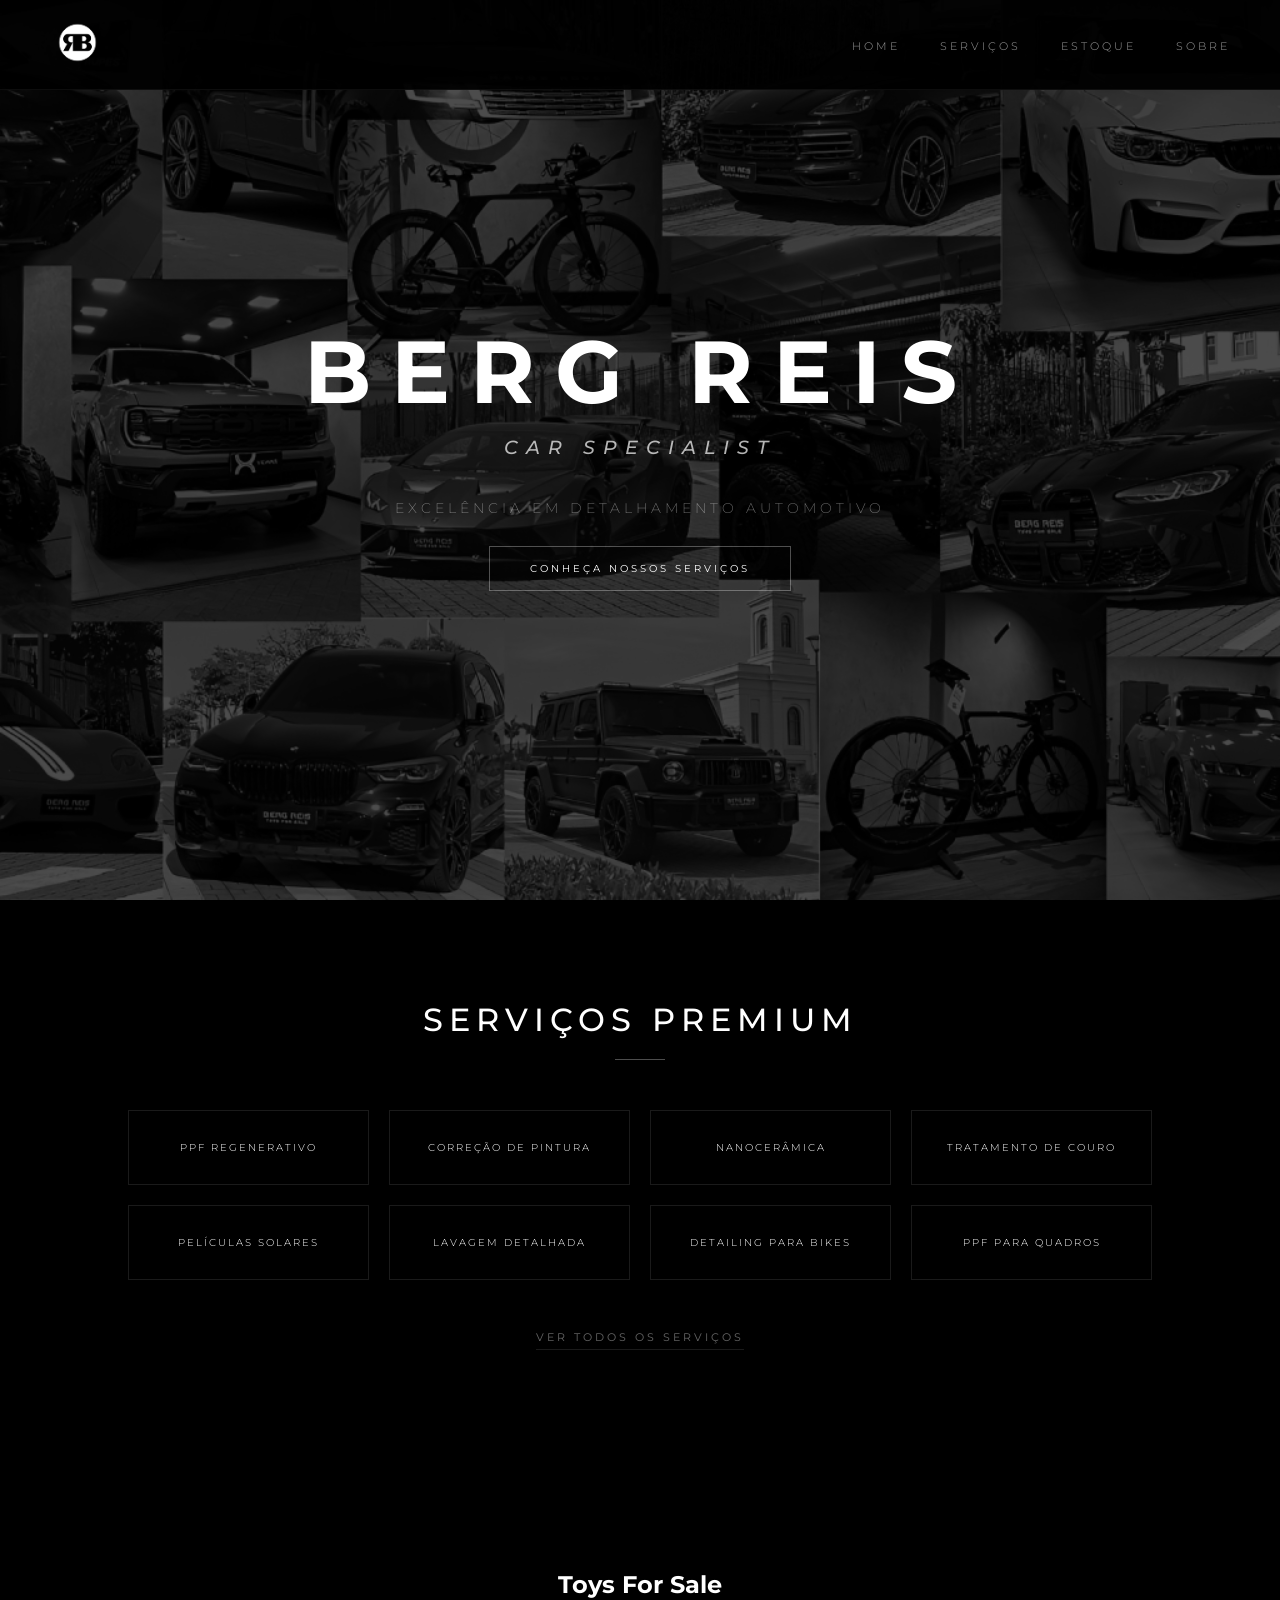
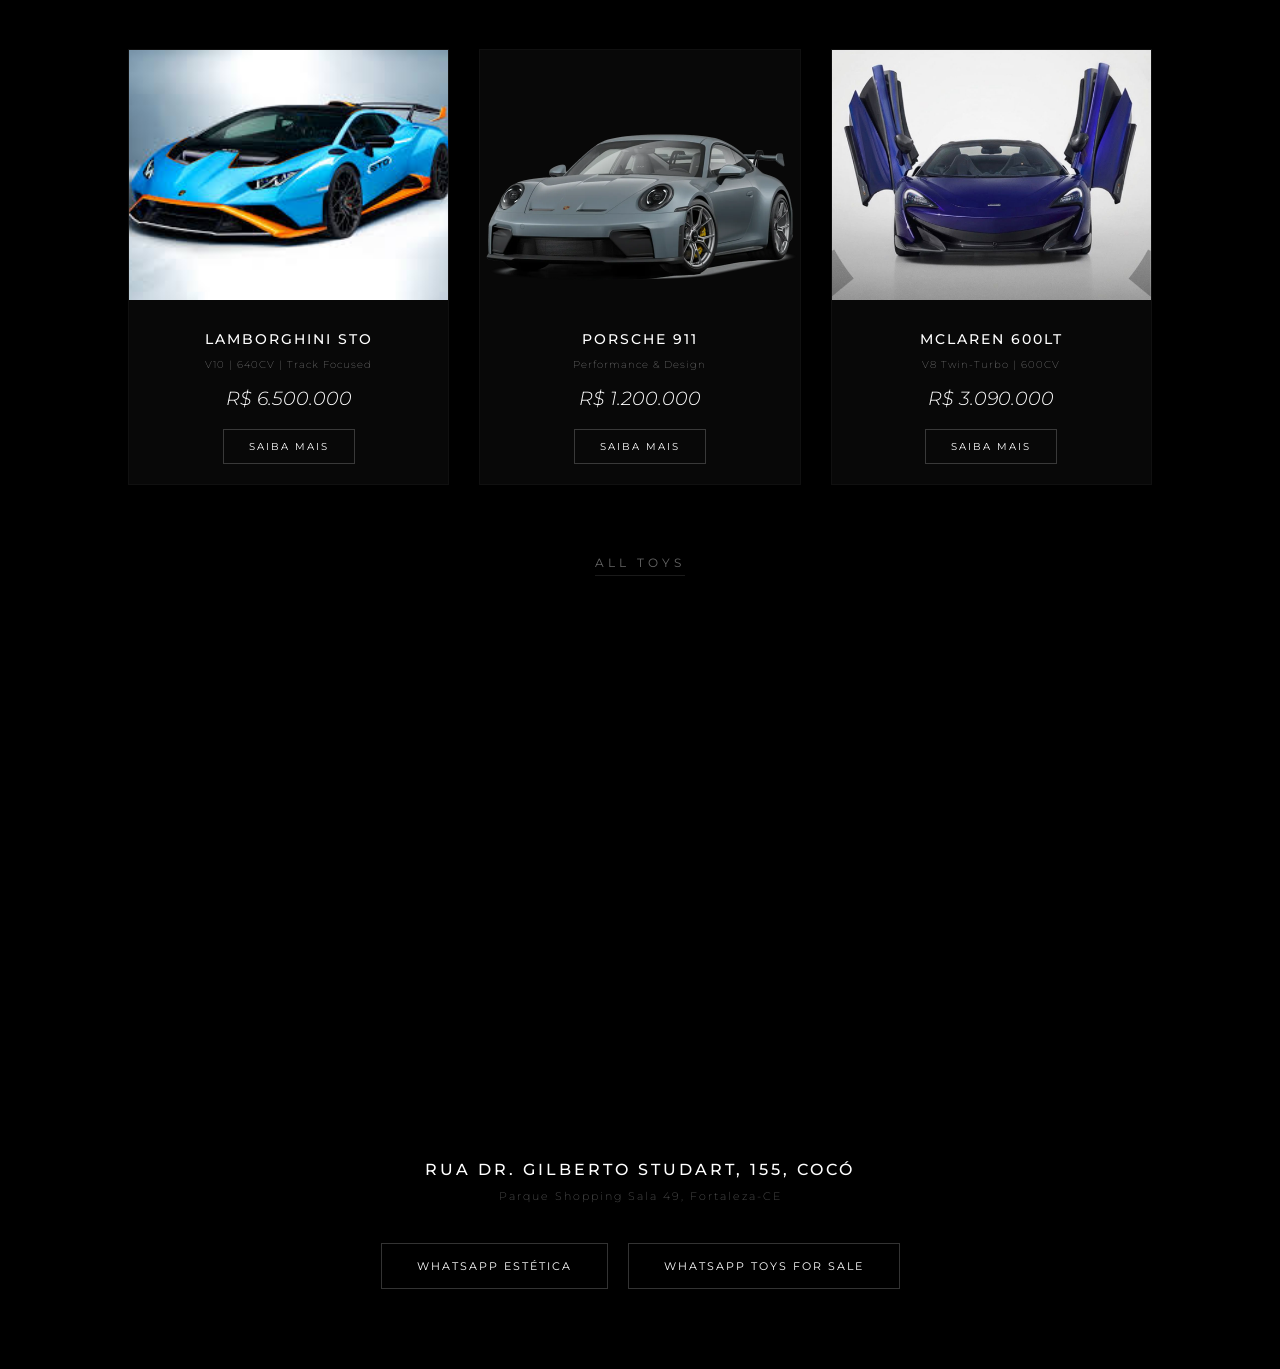
==== commit 2ff68254: "alterei os numeros de telefone" ====
--- a/index.html
+++ b/index.html
@@ -36,18 +36,24 @@
     </section>
 
     <section id="servicos" class="services_preview">
-        <h2 class="services_title">Serviços Premium</h2>
-        <div class="services_divider"></div>
-        <div class="services_grid_compact">
-            <div class="service_card_mini">PPF REGENERATIVO</div>
-            <div class="service_card_mini">CORREÇÃO DE PINTURA</div>
-            <div class="service_card_mini">NANOCERÂMICA</div>
-            <div class="service_card_mini">LAVAGEM DETALHADA</div>
-        </div>
-        <div class="view_all_wrapper">
-            <a href="servicos.html" class="view_all_link">VER TODOS OS SERVIÇOS</a>
-        </div>
-    </section>
+    <h2 class="services_title">Serviços Premium</h2>
+    <div class="services_divider"></div>
+
+    <div class="services_grid_compact">
+        <div class="service_card_mini">PPF REGENERATIVO</div>
+        <div class="service_card_mini">CORREÇÃO DE PINTURA</div>
+        <div class="service_card_mini">NANOCERÂMICA</div>
+        <div class="service_card_mini">TRATAMENTO DE COURO</div>
+        <div class="service_card_mini">PELÍCULAS SOLARES</div>
+        <div class="service_card_mini">LAVAGEM DETALHADA</div>
+        <div class="service_card_mini">DETAILING PARA BIKES</div>
+        <div class="service_card_mini">PPF PARA QUADROS</div>
+    </div>
+
+    <div class="view_all_wrapper">
+        <a href="servicos.html" class="view_all_link">VER TODOS OS SERVIÇOS</a>
+    </div>
+</section>
 
     <section id="estoque" class="stock_section">
         <h2 class="stock_main_title">Toys For Sale</h2>
@@ -62,7 +68,7 @@
                     <h3 class="car_model_name">Lamborghini STO</h3>
                     <p class="car_description">V10 | 640CV | Track Focused</p>
                     <p class="car_price">R$ 6.500.000</p>
-                    <a href="https://wa.me/5585999999999" class="btn_saiba_mais">SAIBA MAIS</a>
+                    <a href="https://wa.me/5585996665300" class="btn_saiba_mais">SAIBA MAIS</a>
                 </div>
             </div>
             <div class="car_card_exclusive">
@@ -73,7 +79,7 @@
                     <h3 class="car_model_name">Porsche 911</h3>
                     <p class="car_description">Performance & Design</p>
                     <p class="car_price">R$ 1.200.000</p>
-                    <a href="https://wa.me/5585999999999" class="btn_saiba_mais">SAIBA MAIS</a>
+                    <a href="https://wa.me/5585996665300" class="btn_saiba_mais">SAIBA MAIS</a>
                 </div>
             </div>
             <div class="car_card_exclusive">
@@ -84,7 +90,7 @@
                     <h3 class="car_model_name">McLaren 600LT</h3>
                     <p class="car_description">V8 Twin-Turbo | 600CV</p>
                     <p class="car_price">R$ 3.090.000</p>
-                    <a href="https://wa.me/5585999999999" class="btn_saiba_mais">SAIBA MAIS</a>
+                    <a href="https://wa.me/5585996665300" class="btn_saiba_mais">SAIBA MAIS</a>
                 </div>
             </div>
         </div>
@@ -102,8 +108,8 @@
             <h3 class="footer_address">Rua Dr. Gilberto Studart, 155, Cocó</h3>
             <p class="footer_sub_address">Parque Shopping Sala 49, Fortaleza-CE</p>
             <div class="whatsapp_buttons_group">
-                <a href="https://wa.me/5585999999999" class="btn_wa_footer">WHATSAPP ESTÉTICA</a>
-                <a href="https://wa.me/5585888888888" class="btn_wa_footer">WHATSAPP TOYS FOR SALE</a>
+                <a href="https://wa.me/5585981511771" class="btn_wa_footer">WHATSAPP ESTÉTICA</a>
+                <a href="https://wa.me/5585996665300" class="btn_wa_footer">WHATSAPP TOYS FOR SALE</a>
             </div>
         </div>
     </section>
--- a/css/style.css
+++ b/css/style.css
@@ -51,4 +51,203 @@
 .footer_sub_address { font-weight: 200; font-size: 0.7rem; color: rgba(255,255,255,0.4); letter-spacing: 2px; margin-bottom: 40px; }
 .whatsapp_buttons_group { display: flex; justify-content: center; gap: 20px; flex-wrap: wrap; }
 .btn_wa_footer { border: 1px solid rgba(255,255,255,0.2); padding: 15px 35px; color: #fff; text-decoration: none; font-size: 0.7rem; letter-spacing: 2px; transition: 0.4s; }
-.btn_wa_footer:hover { background: #fff; color: #000; }+.btn_wa_footer:hover { background: #fff; color: #000; }
+
+@media (max-width: 768px) {
+    /* Ajuste da Navbar no Celular */
+    .nav_container_flex {
+        padding: 15px 20px;
+        flex-direction: column; /* Coloca a logo em cima e o menu embaixo */
+        gap: 15px;
+    }
+
+    .main_logo {
+        height: 40px; /* Reduz um pouco a logo no celular */
+    }
+
+    .nav_links_list {
+        gap: 15px; /* Diminui o espaço entre os nomes do menu */
+        flex-wrap: wrap; /* Permite que o menu quebre linha se precisar */
+        justify-content: center;
+    }
+
+    .nav_links_list a {
+        font-size: 0.6rem; /* Diminui a fonte no celular */
+        letter-spacing: 2px;
+    }
+
+    /* Ajuste do Título Principal no Celular (FOTO 1/7) */
+    .hero_main_title {
+        font-size: 2.8rem; /* Reduz o tamanho para caber na tela do celular */
+        letter-spacing: 10px;
+    }
+
+    .hero_sub_specialist {
+        font-size: 0.9rem;
+        letter-spacing: 4px;
+    }
+
+    /* Ajuste dos Cards de Carro no Celular */
+    .stock_grid_premium {
+        grid-template-columns: 1fr; /* Um carro por linha no celular */
+        padding: 0 10px;
+    }
+
+    /* Ajuste dos Botões de WhatsApp no Rodapé */
+    .whatsapp_buttons_group {
+        flex-direction: column;
+        align-items: center;
+        gap: 10px;
+    }
+
+    .btn_wa_footer {
+        width: 100%; /* Botão ocupa a largura toda no celular */
+        max-width: 300px;
+    }
+}
+.detailed_services_container {
+    padding: 20px 10%;
+    background: #000;
+}
+
+.service_row_layout {
+    display: flex;
+    flex-wrap: wrap;
+    border-top: 1px solid rgba(255, 255, 255, 0.05);
+}
+
+.service_box_detail {
+    flex: 1;
+    min-width: 300px;
+    padding: 60px 40px;
+    border-right: 1px solid rgba(255, 255, 255, 0.05);
+    border-bottom: 1px solid rgba(255, 255, 255, 0.05);
+}
+
+.service_box_detail h3 {
+    font-family: 'Montserrat', sans-serif;
+    font-weight: 500;
+    font-size: 0.85rem;
+    letter-spacing: 3px;
+    margin-bottom: 20px;
+    color: #fff;
+}
+
+.service_box_detail p {
+    font-family: 'Montserrat', sans-serif;
+    font-weight: 200; /* Extra Light para luxo */
+    font-size: 0.8rem;
+    line-height: 1.8;
+    color: rgba(255, 255, 255, 0.5);
+}
+
+.whatsapp_cta_container {
+    width: 100%;
+    padding: 120px 20px;
+    text-align: center; /* Centraliza o conteúdo */
+    background-color: #000;
+    display: flex;
+    flex-direction: column;
+    align-items: center;
+}
+
+.cta_small_text {
+    font-family: 'Montserrat', sans-serif;
+    font-weight: 200;
+    font-size: 0.7rem;
+    letter-spacing: 5px;
+    color: rgba(255, 255, 255, 0.3);
+    margin-bottom: 30px;
+    text-transform: uppercase;
+}
+
+.btn_premium_wa {
+    display: inline-block; /* Importante para o padding funcionar */
+    font-family: 'Montserrat', sans-serif;
+    font-weight: 300;
+    font-size: 0.75rem;
+    color: #fff;
+    text-decoration: none;
+    border: 1px solid rgba(255, 255, 255, 0.3);
+    padding: 22px 60px;
+    letter-spacing: 4px;
+    text-transform: uppercase;
+    transition: all 0.5s cubic-bezier(0.4, 0, 0.2, 1);
+}
+
+.btn_premium_wa:hover {
+    background-color: #fff;
+    color: #000;
+    border-color: #fff;
+    letter-spacing: 7px; /* Efeito de expansão elegante */
+    padding: 22px 70px;
+}
+
+/* Ajuste para celular */
+@media (max-width: 768px) {
+    .btn_premium_wa {
+        width: 90%;
+        padding: 20px 20px;
+        letter-spacing: 2px;
+    }
+    .btn_premium_wa:hover {
+        letter-spacing: 3px;
+        padding: 20px 20px;
+    }
+}
+
+.final_cta_section {
+    width: 100% !important;
+    background-color: #000 !important;
+    padding: 120px 0 !important;
+    display: flex !important;
+    justify-content: center !important; /* Centraliza horizontalmente */
+    align-items: center !important;    /* Centraliza verticalmente */
+    border-top: 1px solid rgba(255, 255, 255, 0.05);
+}
+
+.cta_content {
+    display: flex;
+    flex-direction: column;
+    align-items: center;
+    text-align: center;
+}
+
+.cta_top_line {
+    font-family: 'Montserrat', sans-serif;
+    font-weight: 200;
+    font-size: 0.7rem;
+    letter-spacing: 6px;
+    color: rgba(255, 255, 255, 0.3);
+    margin-bottom: 35px;
+    display: block;
+}
+
+.btn_agendar_final {
+    display: inline-block !important;
+    font-family: 'Montserrat', sans-serif;
+    font-weight: 300;
+    font-size: 0.8rem;
+    color: #fff !important;
+    text-decoration: none !important;
+    border: 1px solid #fff !important;
+    padding: 20px 50px !important;
+    letter-spacing: 4px;
+    transition: all 0.4s ease;
+    background: transparent;
+}
+
+.btn_agendar_final:hover {
+    background-color: #fff !important;
+    color: #000 !important;
+    letter-spacing: 6px;
+}
+
+/* Ajuste para não bugar no celular */
+@media (max-width: 768px) {
+    .btn_agendar_final {
+        padding: 18px 30px !important;
+        font-size: 0.7rem !important;
+        width: 80%;
+    }
+}
